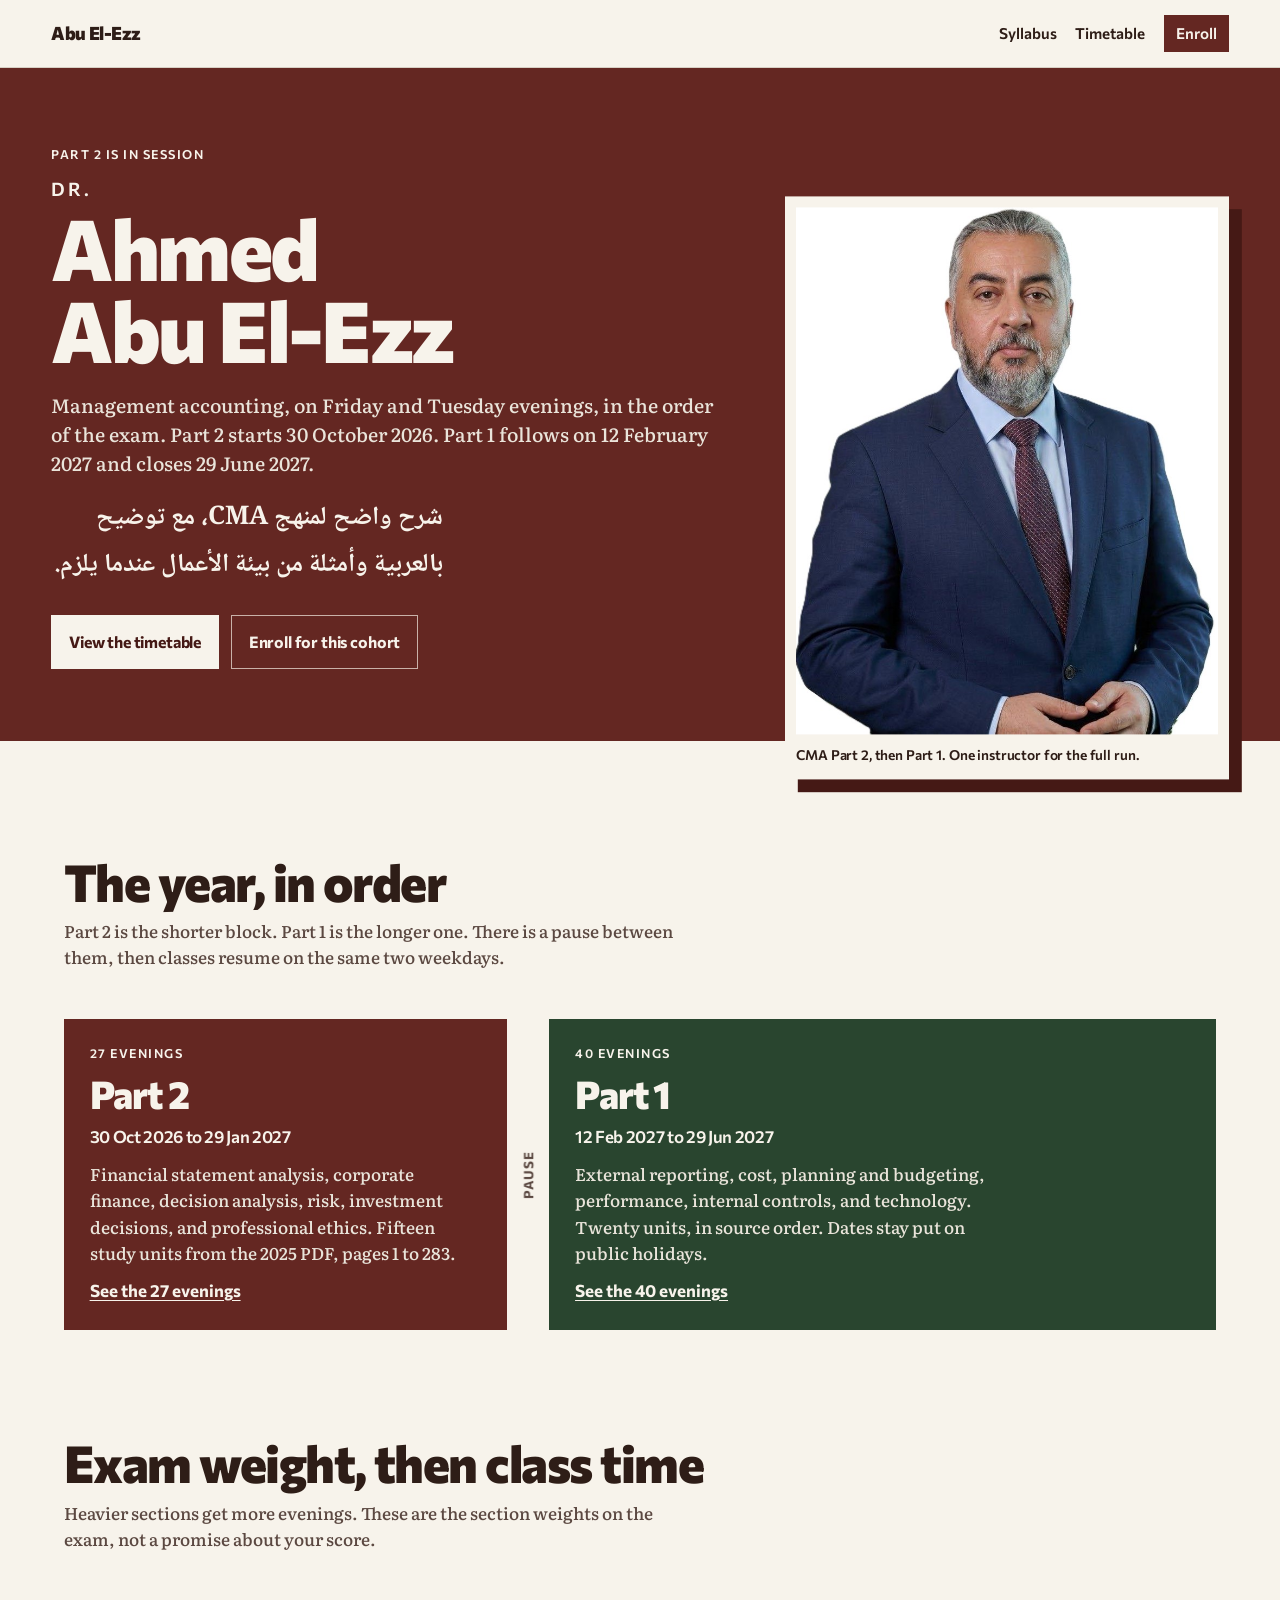
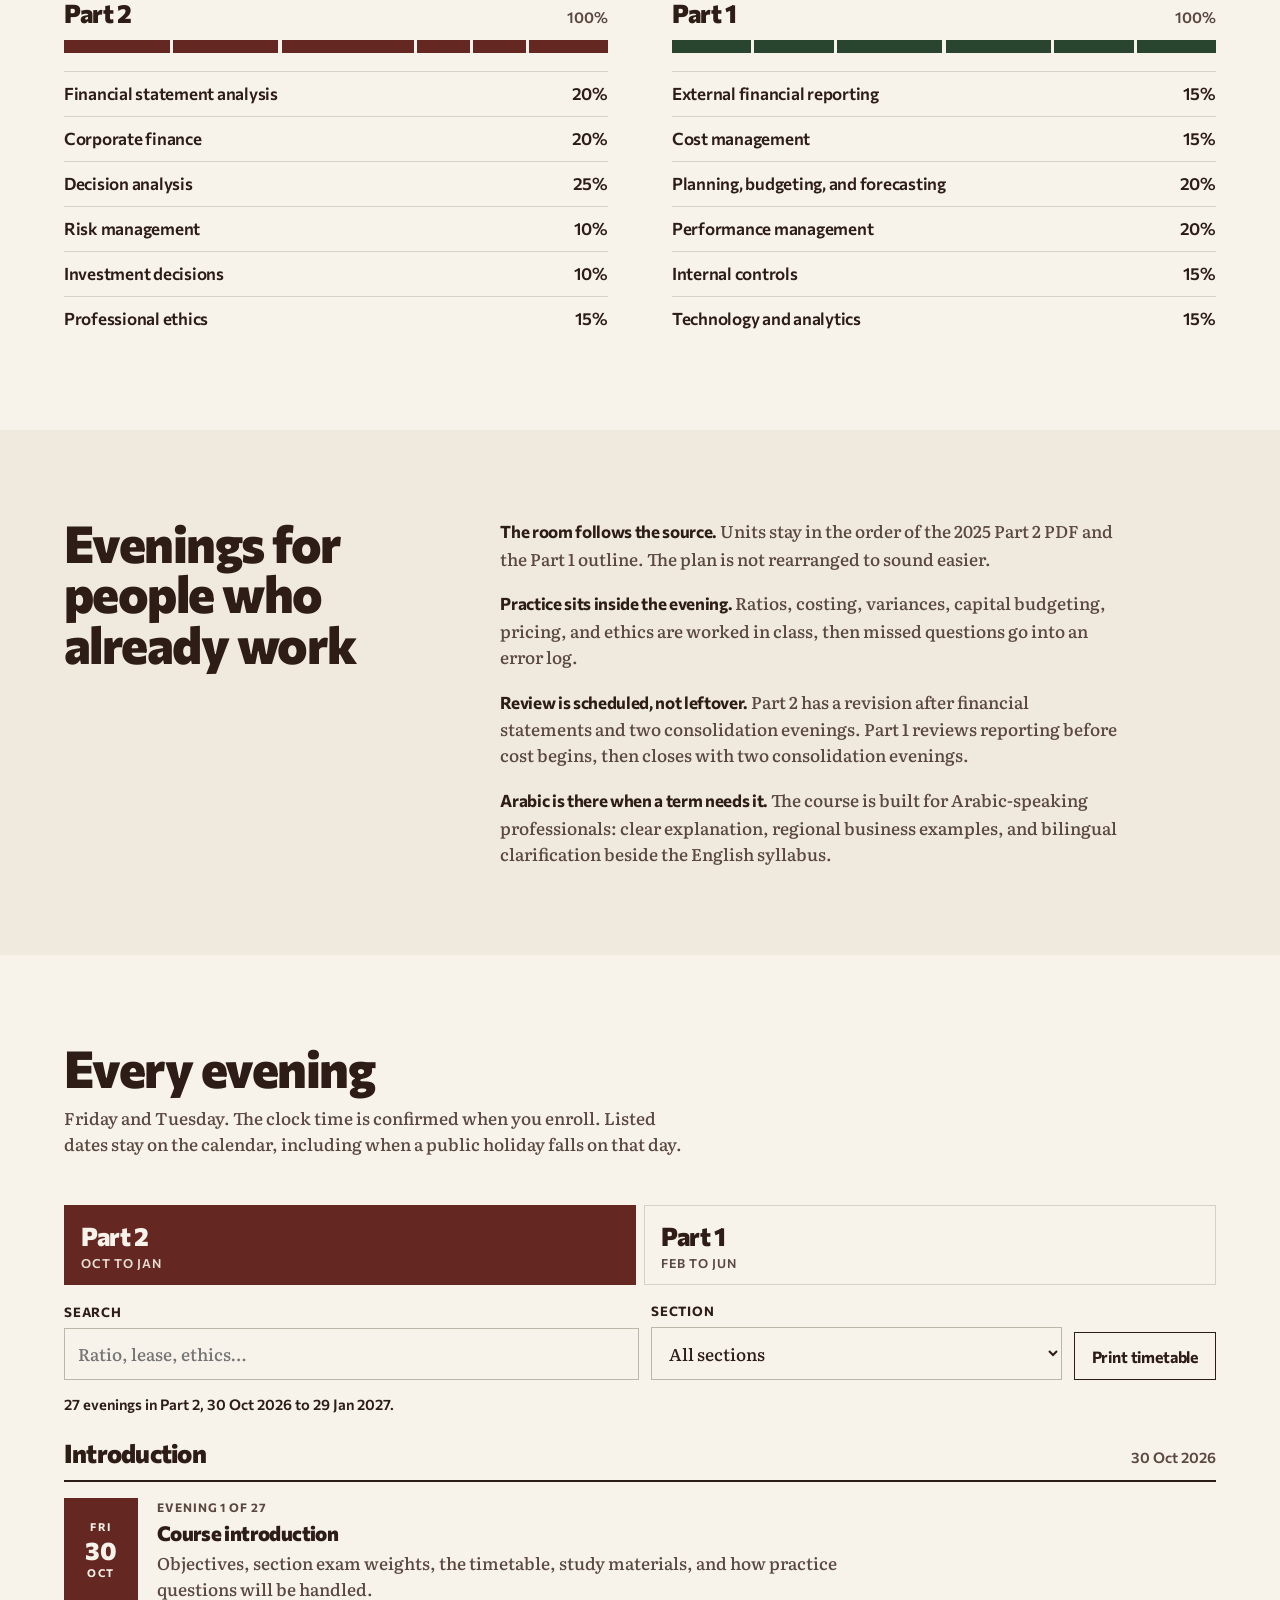
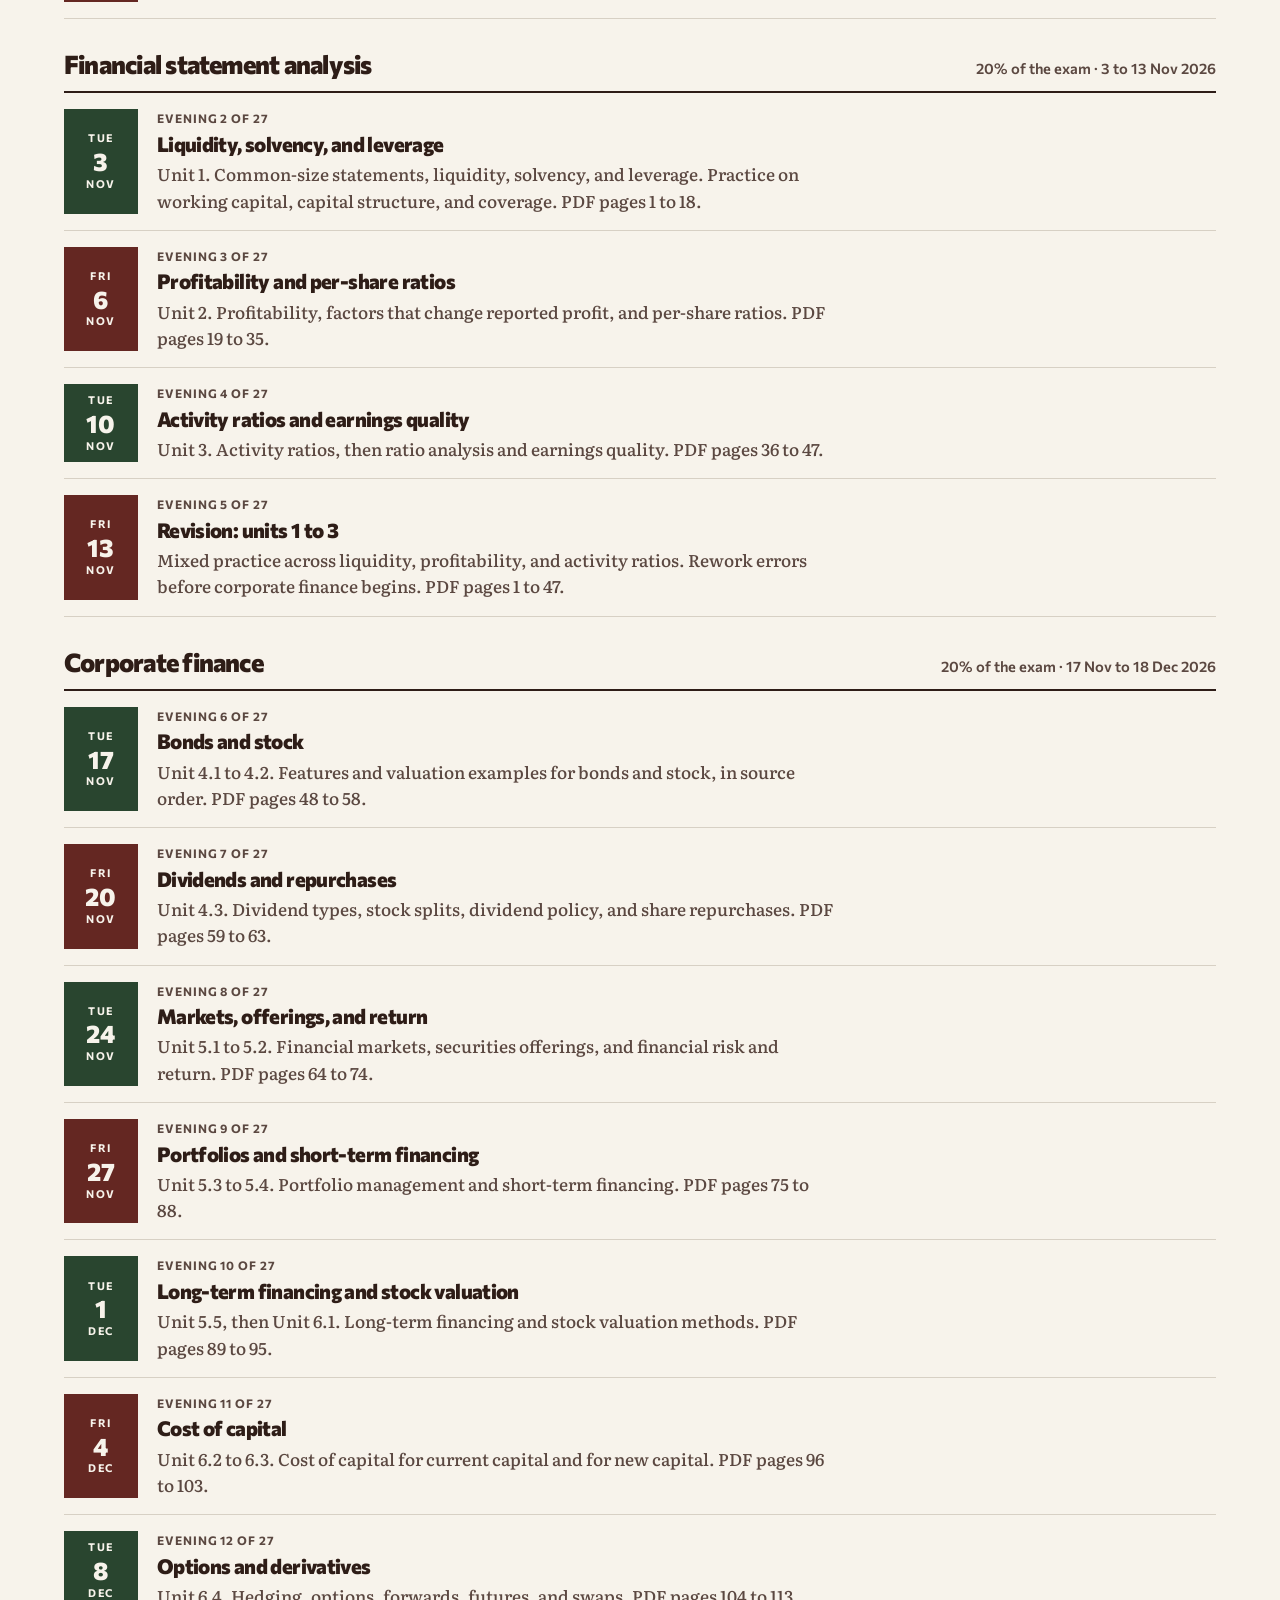
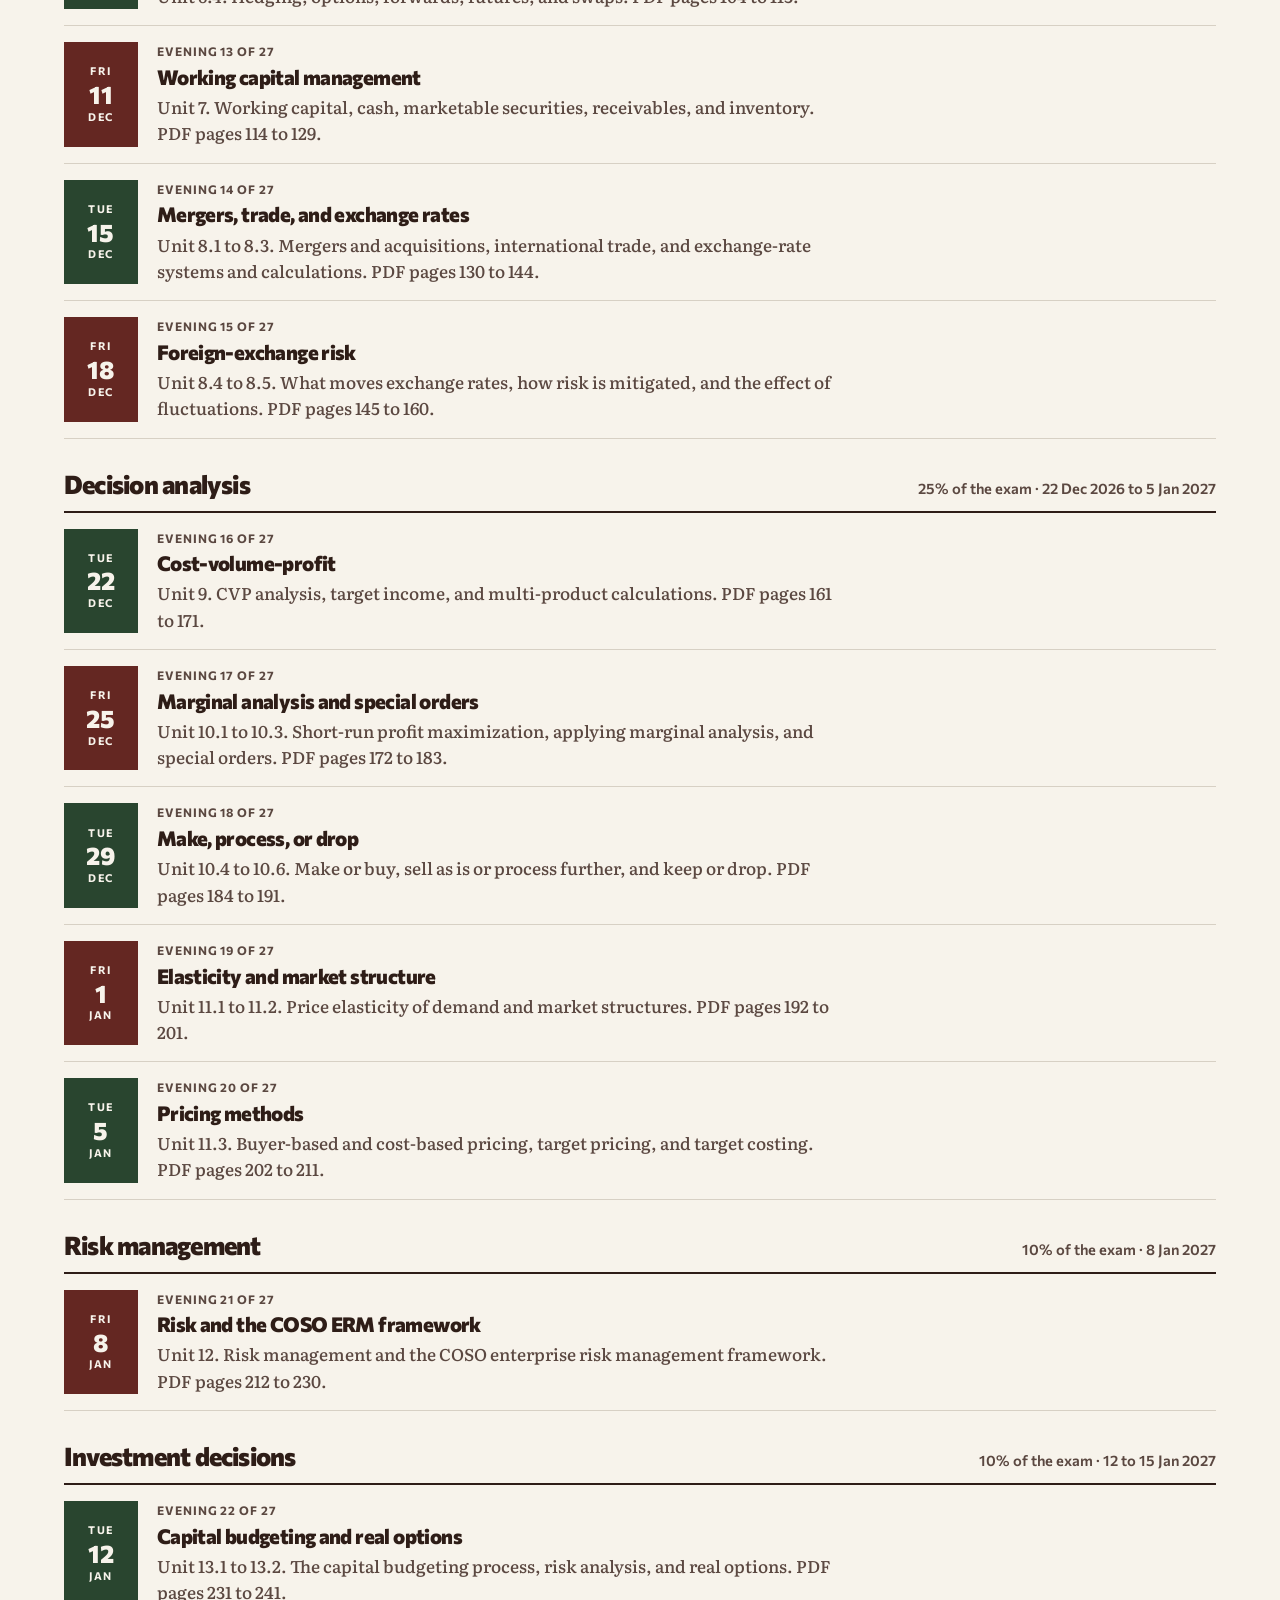
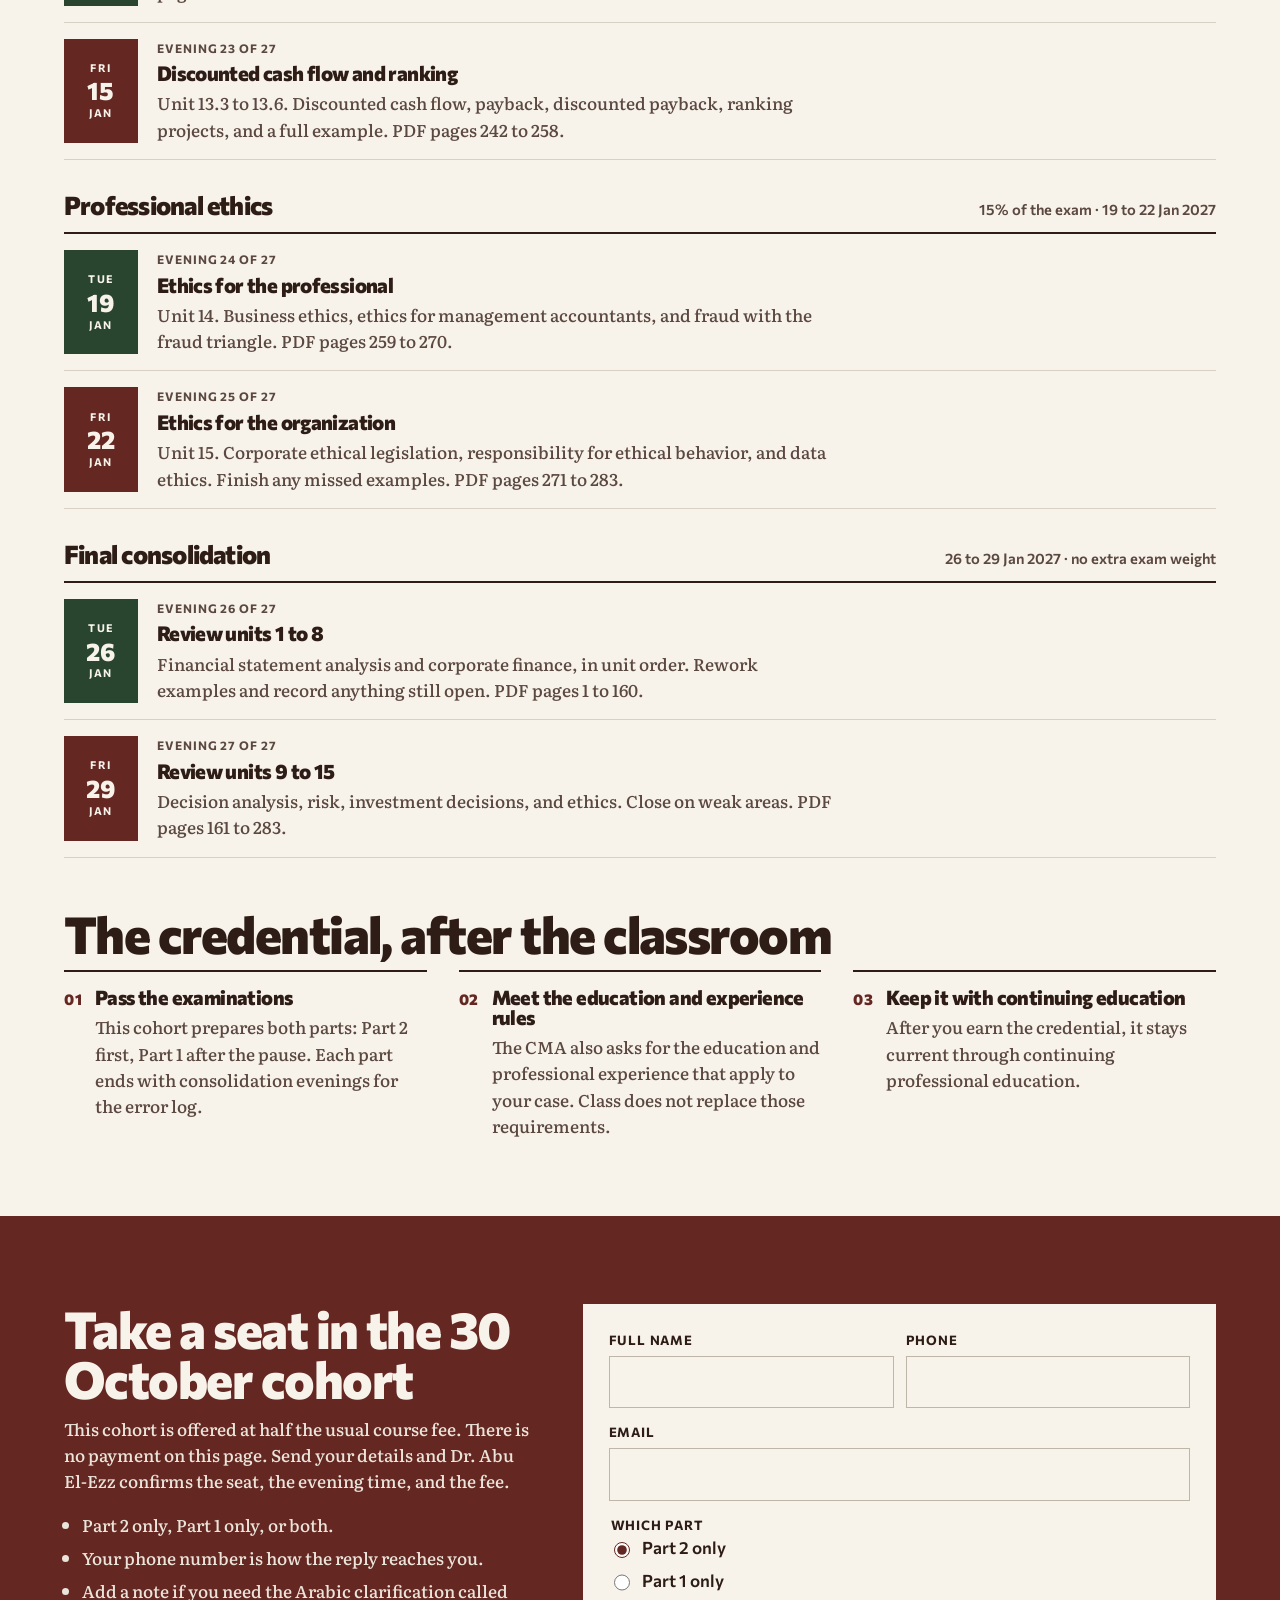
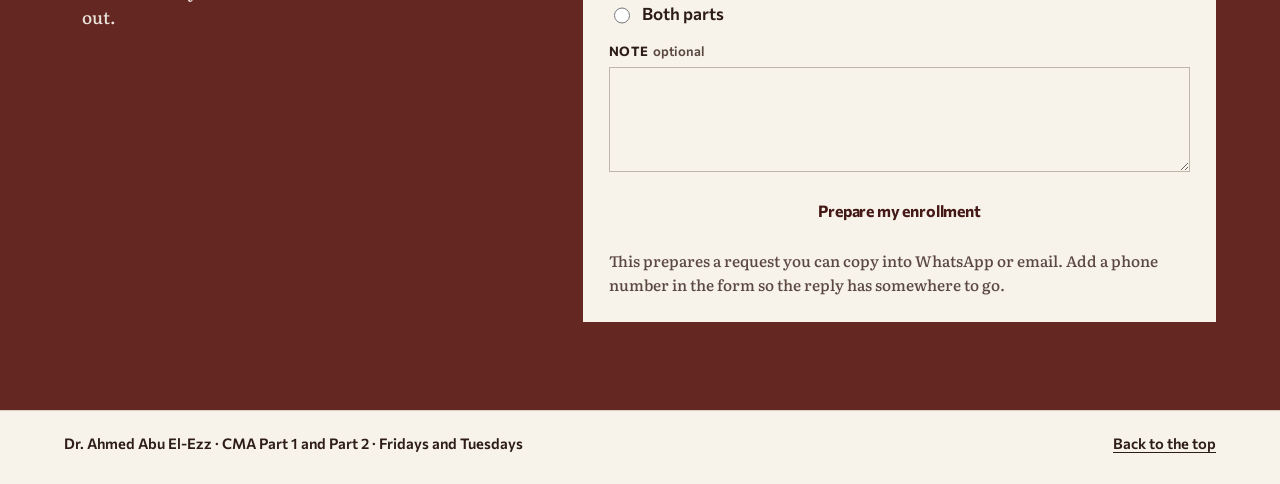
==== index.html @ 8d245b48 "first commit" ====
<!DOCTYPE html>
<html lang="en">
<head>
  <meta charset="UTF-8">
  <meta name="viewport" content="width=device-width, initial-scale=1">
  <title>Dr. Ahmed Abu El-Ezz · CMA Part 1 and Part 2</title>
  <meta name="description" content="CMA Part 2 opens 30 October 2026 and Part 1 runs from 12 February to 29 June 2027. Friday and Tuesday classes with Dr. Ahmed Abu El-Ezz, taught in syllabus order for Arabic-speaking professionals.">
  <meta name="theme-color" content="#6d2a32">
  <link rel="icon" href="favicon.svg" type="image/svg+xml">
  <link rel="preconnect" href="https://fonts.googleapis.com">
  <link rel="preconnect" href="https://fonts.gstatic.com" crossorigin>
  <link href="https://fonts.googleapis.com/css2?family=Commissioner:wght@500;600;700;800&family=Literata:opsz,wght@7..72,500;7..72,650&family=Noto+Naskh+Arabic:wght@500;700&display=swap" rel="stylesheet">
  <link rel="stylesheet" href="styles.css">
</head>
<body>
  <a class="skip" href="#timetable">Skip to the timetable</a>

  <header class="nav">
    <a class="brand" href="#top">Abu El-Ezz</a>
    <nav aria-label="Page">
      <a href="#syllabus">Syllabus</a>
      <a href="#timetable">Timetable</a>
      <a class="nav-enroll" href="#enroll">Enroll</a>
    </nav>
  </header>

  <main id="top">
    <section class="hero" aria-labelledby="hero-title">
      <div class="hero-grid">
        <div class="hero-copy">
          <p class="kicker" id="countdown">CMA Part 1 and Part 2</p>
          <h1 id="hero-title"><span class="honor">Dr.</span> Ahmed<br> Abu El-Ezz</h1>
          <p class="lede">Management accounting, on Friday and Tuesday evenings, in the order of the exam. Part 2 starts 30 October 2026. Part 1 follows on 12 February 2027 and closes 29 June 2027.</p>
          <p class="arabic" lang="ar" dir="rtl">شرح واضح لمنهج CMA، مع توضيح بالعربية وأمثلة من بيئة الأعمال عندما يلزم.</p>
          <div class="actions">
            <a class="btn btn-paper" href="#timetable">View the timetable</a>
            <a class="btn btn-ghost" href="#enroll">Enroll for this cohort</a>
          </div>
        </div>
        <figure class="hero-photo">
          <img src="teacher_abuelezz.jpg" width="785" height="972" alt="Dr. Ahmed Abu El-Ezz in a navy suit, studio portrait.">
          <figcaption>CMA Part 2, then Part 1. One instructor for the full run.</figcaption>
        </figure>
      </div>
    </section>

    <section class="year" aria-labelledby="year-title">
      <div class="wrap">
        <div class="section-head">
          <h2 id="year-title">The year, in order</h2>
          <p>Part 2 is the shorter block. Part 1 is the longer one. There is a pause between them, then classes resume on the same two weekdays.</p>
        </div>
        <div class="year-track">
          <article class="block block-p2">
            <p class="block-kicker">27 evenings</p>
            <h3>Part 2</h3>
            <p class="block-when">30 Oct 2026 to 29 Jan 2027</p>
            <p>Financial statement analysis, corporate finance, decision analysis, risk, investment decisions, and professional ethics. Fifteen study units from the 2025 PDF, pages 1 to 283.</p>
            <a href="#timetable" data-open-part="p2">See the 27 evenings</a>
          </article>
          <p class="resume">Pause</p>
          <article class="block block-p1">
            <p class="block-kicker">40 evenings</p>
            <h3>Part 1</h3>
            <p class="block-when">12 Feb 2027 to 29 Jun 2027</p>
            <p>External reporting, cost, planning and budgeting, performance, internal controls, and technology. Twenty units, in source order. Dates stay put on public holidays.</p>
            <a href="#timetable" data-open-part="p1">See the 40 evenings</a>
          </article>
        </div>
      </div>
    </section>

    <section class="syllabus" id="syllabus" aria-labelledby="syllabus-title">
      <div class="wrap syllabus-grid">
        <div class="section-head">
          <h2 id="syllabus-title">Exam weight, then class time</h2>
          <p>Heavier sections get more evenings. These are the section weights on the exam, not a promise about your score.</p>
        </div>
        <div class="maps">
          <article class="map">
            <h3>Part 2 <span>100%</span></h3>
            <div class="bar" role="img" aria-label="Part 2 weights: financial statement analysis 20 percent, corporate finance 20 percent, decision analysis 25 percent, risk management 10 percent, investment decisions 10 percent, professional ethics 15 percent.">
              <span style="flex:20"></span>
              <span style="flex:20"></span>
              <span style="flex:25"></span>
              <span style="flex:10"></span>
              <span style="flex:10"></span>
              <span style="flex:15"></span>
            </div>
            <dl>
              <div><dt>Financial statement analysis</dt><dd>20%</dd></div>
              <div><dt>Corporate finance</dt><dd>20%</dd></div>
              <div><dt>Decision analysis</dt><dd>25%</dd></div>
              <div><dt>Risk management</dt><dd>10%</dd></div>
              <div><dt>Investment decisions</dt><dd>10%</dd></div>
              <div><dt>Professional ethics</dt><dd>15%</dd></div>
            </dl>
          </article>
          <article class="map">
            <h3>Part 1 <span>100%</span></h3>
            <div class="bar bar-p1" role="img" aria-label="Part 1 weights: external financial reporting 15 percent, cost management 15 percent, planning budgeting and forecasting 20 percent, performance management 20 percent, internal controls 15 percent, technology and analytics 15 percent.">
              <span style="flex:15"></span>
              <span style="flex:15"></span>
              <span style="flex:20"></span>
              <span style="flex:20"></span>
              <span style="flex:15"></span>
              <span style="flex:15"></span>
            </div>
            <dl>
              <div><dt>External financial reporting</dt><dd>15%</dd></div>
              <div><dt>Cost management</dt><dd>15%</dd></div>
              <div><dt>Planning, budgeting, and forecasting</dt><dd>20%</dd></div>
              <div><dt>Performance management</dt><dd>20%</dd></div>
              <div><dt>Internal controls</dt><dd>15%</dd></div>
              <div><dt>Technology and analytics</dt><dd>15%</dd></div>
            </dl>
          </article>
        </div>
      </div>
    </section>

    <section class="method" aria-labelledby="method-title">
      <div class="wrap method-grid">
        <h2 id="method-title">Evenings for people who already work</h2>
        <div class="method-copy">
          <p><strong>The room follows the source.</strong> Units stay in the order of the 2025 Part 2 PDF and the Part 1 outline. The plan is not rearranged to sound easier.</p>
          <p><strong>Practice sits inside the evening.</strong> Ratios, costing, variances, capital budgeting, pricing, and ethics are worked in class, then missed questions go into an error log.</p>
          <p><strong>Review is scheduled, not leftover.</strong> Part 2 has a revision after financial statements and two consolidation evenings. Part 1 reviews reporting before cost begins, then closes with two consolidation evenings.</p>
          <p><strong>Arabic is there when a term needs it.</strong> The course is built for Arabic-speaking professionals: clear explanation, regional business examples, and bilingual clarification beside the English syllabus.</p>
        </div>
      </div>
    </section>

    <section class="timetable" id="timetable" aria-labelledby="time-title">
      <div class="wrap">
        <div class="section-head">
          <h2 id="time-title">Every evening</h2>
          <p>Friday and Tuesday. The clock time is confirmed when you enroll. Listed dates stay on the calendar, including when a public holiday falls on that day.</p>
        </div>
        <div class="tools">
          <div class="part-switch" role="tablist" aria-label="Choose a part">
            <button type="button" id="tab-p2" role="tab" aria-selected="true" aria-controls="panel-p2">Part 2 <span>Oct to Jan</span></button>
            <button type="button" id="tab-p1" role="tab" aria-selected="false" aria-controls="panel-p1" tabindex="-1">Part 1 <span>Feb to Jun</span></button>
          </div>
          <div class="tool-row">
            <label class="field">
              <span>Search</span>
              <input id="session-search" type="search" placeholder="Ratio, lease, ethics…" autocomplete="off">
            </label>
            <label class="field">
              <span>Section</span>
              <select id="section-filter">
                <option value="all">All sections</option>
              </select>
            </label>
            <button type="button" class="btn btn-line" id="print-schedule">Print timetable</button>
          </div>
          <p class="result-count" id="result-count" aria-live="polite"></p>
        </div>
        <div id="schedule-root"></div>
        <noscript>
          <p class="noscript">Turn on JavaScript to open the evening-by-evening list. Part 2 runs from 30 October 2026 to 29 January 2027. Part 1 runs from 12 February 2027 to 29 June 2027.</p>
        </noscript>
      </div>
    </section>

    <section class="credential" aria-labelledby="cred-title">
      <div class="wrap">
        <h2 id="cred-title">The credential, after the classroom</h2>
        <ol class="steps">
          <li>
            <span>01</span>
            <div>
              <h3>Pass the examinations</h3>
              <p>This cohort prepares both parts: Part 2 first, Part 1 after the pause. Each part ends with consolidation evenings for the error log.</p>
            </div>
          </li>
          <li>
            <span>02</span>
            <div>
              <h3>Meet the education and experience rules</h3>
              <p>The CMA also asks for the education and professional experience that apply to your case. Class does not replace those requirements.</p>
            </div>
          </li>
          <li>
            <span>03</span>
            <div>
              <h3>Keep it with continuing education</h3>
              <p>After you earn the credential, it stays current through continuing professional education.</p>
            </div>
          </li>
        </ol>
      </div>
    </section>

    <section class="enroll" id="enroll" aria-labelledby="enroll-title">
      <div class="wrap enroll-grid">
        <div class="enroll-copy">
          <h2 id="enroll-title">Take a seat in the 30 October cohort</h2>
          <p>This cohort is offered at half the usual course fee. There is no payment on this page. Send your details and Dr. Abu El-Ezz confirms the seat, the evening time, and the fee.</p>
          <ul>
            <li>Part 2 only, Part 1 only, or both.</li>
            <li>Your phone number is how the reply reaches you.</li>
            <li>Add a note if you need the Arabic clarification called out.</li>
          </ul>
        </div>
        <form id="enroll-form" novalidate>
          <div class="form-row">
            <label class="field">
              <span>Full name</span>
              <input name="name" type="text" autocomplete="name" required>
            </label>
            <label class="field">
              <span>Phone</span>
              <input name="phone" type="tel" autocomplete="tel" inputmode="tel" required>
            </label>
          </div>
          <label class="field">
            <span>Email</span>
            <input name="email" type="email" autocomplete="email" required>
          </label>
          <fieldset>
            <legend>Which part</legend>
            <label class="choice"><input type="radio" name="part" value="Part 2 only, 30 Oct 2026 to 29 Jan 2027" required checked> Part 2 only</label>
            <label class="choice"><input type="radio" name="part" value="Part 1 only, 12 Feb 2027 to 29 Jun 2027"> Part 1 only</label>
            <label class="choice"><input type="radio" name="part" value="Both parts, 30 Oct 2026 to 29 Jun 2027"> Both parts</label>
          </fieldset>
          <label class="field">
            <span>Note <span class="optional">optional</span></span>
            <textarea name="note" rows="3" maxlength="600"></textarea>
          </label>
          <p class="form-error" id="form-error" role="alert" hidden></p>
          <button type="submit" class="btn btn-paper" id="enroll-submit">Prepare my enrollment</button>
          <p class="form-hint" id="form-hint"></p>
        </form>
        <div class="enroll-done" id="enroll-done" hidden>
          <h3>Your enrollment request is ready</h3>
          <p id="done-lead"></p>
          <textarea id="done-message" readonly rows="8"></textarea>
          <div class="actions">
            <button type="button" class="btn btn-paper" id="copy-request">Copy request</button>
            <button type="button" class="btn btn-ghost" id="edit-request">Edit details</button>
          </div>
        </div>
      </div>
    </section>
  </main>

  <footer class="footer">
    <div class="wrap footer-row">
      <p>Dr. Ahmed Abu El-Ezz · CMA Part 1 and Part 2 · Fridays and Tuesdays</p>
      <a href="#top">Back to the top</a>
    </div>
  </footer>

  <script src="app.js"></script>
</body>
</html>
---- styles.css ----
:root {
  --paper: oklch(0.965 0.012 85);
  --paper-2: oklch(0.935 0.016 82);
  --ink: oklch(0.25 0.03 40);
  --ink-soft: oklch(0.42 0.028 42);
  --oxblood: oklch(0.36 0.09 27);
  --oxblood-deep: oklch(0.28 0.07 27);
  --oxblood-mid: oklch(0.46 0.1 30);
  --olive: oklch(0.36 0.05 150);
  --olive-deep: oklch(0.3 0.045 150);
  --line: oklch(0.86 0.018 80);
  --on-ox: oklch(0.965 0.012 85);
  --danger: oklch(0.42 0.12 25);
  --gutter: clamp(1.15rem, 4vw, 4.25rem);
  --display: "Commissioner", "Arial Narrow", "Segoe UI", sans-serif;
  --text: "Literata", "Palatino Linotype", Palatino, serif;
  --arabic: "Noto Naskh Arabic", "Literata", serif;
  --ease: cubic-bezier(0.16, 1, 0.3, 1);
  --nav-h: 4.25rem;
}

*,
*::before,
*::after {
  box-sizing: border-box;
}

[hidden] {
  display: none !important;
}

html {
  scroll-behavior: smooth;
}

section[id],
.part-switch,
.field,
.group-head {
  scroll-margin-top: calc(var(--nav-h) + 0.75rem);
}

body {
  margin: 0;
  background: var(--paper);
  color: var(--ink);
  font-family: var(--text);
  font-size: 1.0625rem;
  line-height: 1.55;
  font-weight: 500;
}

img {
  max-width: 100%;
  height: auto;
  display: block;
}

h1, h2, h3, h4 {
  font-family: var(--display);
  font-weight: 800;
  letter-spacing: -0.03em;
  line-height: 0.98;
}

h2 {
  font-size: clamp(2.1rem, 4vw, 3.4rem);
  margin: 0 0 0.7rem;
}

h3 {
  font-size: clamp(1.55rem, 2vw, 2rem);
  margin: 0;
}

p {
  margin: 0;
}

a {
  color: inherit;
}

:focus-visible {
  outline: 2px solid currentColor;
  outline-offset: 3px;
}

.skip {
  position: absolute;
  left: 1rem;
  top: -4rem;
  background: var(--ink);
  color: var(--paper);
  padding: 0.6rem 0.9rem;
  z-index: 20;
}

.skip:focus {
  top: 0.6rem;
}

.nav {
  position: sticky;
  top: 0;
  z-index: 10;
  display: flex;
  align-items: center;
  justify-content: space-between;
  gap: 1rem;
  min-height: var(--nav-h);
  padding: 0.7rem var(--gutter);
  background: var(--paper);
  border-bottom: 1px solid var(--line);
}

.brand {
  font-family: var(--display);
  font-weight: 800;
  letter-spacing: -0.03em;
  text-decoration: none;
  font-size: 1.15rem;
}

.nav nav {
  display: flex;
  align-items: center;
  gap: 1.15rem;
}

.nav nav a {
  font-family: var(--display);
  font-weight: 600;
  font-size: 0.95rem;
  text-decoration: none;
}

.nav-enroll {
  background: var(--oxblood);
  color: var(--on-ox);
  padding: 0.45rem 0.75rem;
}

.wrap {
  width: min(72rem, calc(100% - 2 * var(--gutter)));
  margin-inline: auto;
}

.section-head {
  max-width: 40rem;
  margin-bottom: clamp(1.75rem, 4vw, 3rem);
}

.section-head p,
.lede,
.method-copy p,
.enroll-copy p {
  max-width: 62ch;
  color: var(--ink-soft);
}

main {
  overflow-x: clip;
}

.hero {
  background: var(--oxblood);
  color: var(--on-ox);
}

.hero-grid {
  width: min(82rem, calc(100% - 2 * var(--gutter)));
  margin-inline: auto;
  display: grid;
  grid-template-columns: minmax(0, 1.2fr) minmax(16rem, 0.78fr);
  gap: clamp(1.5rem, 4vw, 4rem);
  align-items: end;
  padding-top: clamp(2.4rem, 6vw, 5rem);
}

.hero-copy {
  padding-bottom: clamp(2.4rem, 6vw, 4.5rem);
}

.kicker,
.honor,
.block-kicker {
  font-family: var(--display);
  font-weight: 600;
  letter-spacing: 0.12em;
  text-transform: uppercase;
  font-size: 0.78rem;
}

.kicker {
  margin-bottom: 1rem;
}

h1 {
  font-size: clamp(3.15rem, 6.6vw, 6.15rem);
  margin: 0 0 1.25rem;
}

.honor {
  display: block;
  margin-bottom: 0.45rem;
  font-size: 0.22em;
  letter-spacing: 0.16em;
}

.lede {
  font-size: clamp(1.12rem, 1.5vw, 1.28rem);
  line-height: 1.5;
  color: oklch(0.92 0.015 80);
  margin-bottom: 1.1rem;
}

.arabic {
  font-family: var(--arabic);
  font-size: clamp(1.25rem, 2vw, 1.6rem);
  font-weight: 700;
  line-height: 1.85;
  max-width: 28ch;
  margin-inline-start: auto;
  margin-bottom: 1.6rem;
  color: var(--on-ox);
}

.actions {
  display: flex;
  flex-wrap: wrap;
  gap: 0.75rem;
}

.btn {
  font-family: var(--display);
  font-weight: 700;
  font-size: 1rem;
  letter-spacing: -0.01em;
  text-decoration: none;
  border: 1px solid transparent;
  padding: 0.85rem 1.05rem;
  min-height: 2.9rem;
  display: inline-flex;
  align-items: center;
  justify-content: center;
  cursor: pointer;
  background: transparent;
  color: inherit;
}

.btn-paper {
  background: var(--paper);
  color: var(--oxblood-deep);
}

.btn-paper:hover {
  background: oklch(0.99 0.008 85);
}

.btn-ghost {
  border-color: oklch(0.78 0.03 40);
  color: var(--on-ox);
}

.btn-ghost:hover {
  background: oklch(0.42 0.09 27);
}

.btn-line {
  border-color: var(--ink);
  color: var(--ink);
  background: transparent;
  align-self: end;
}

.btn-line:hover {
  background: var(--ink);
  color: var(--paper);
}

.hero-photo {
  margin: 0;
  background: var(--paper);
  color: var(--ink);
  padding: 0.7rem 0.7rem 0.85rem;
  box-shadow: 0.8rem 0.8rem 0 var(--oxblood-deep);
  transform: translateY(2.4rem);
}

.hero-photo img {
  width: 100%;
  aspect-ratio: 4 / 5;
  object-fit: cover;
  object-position: center 18%;
}

.hero-photo figcaption {
  font-family: var(--display);
  font-size: 0.86rem;
  font-weight: 600;
  letter-spacing: -0.01em;
  padding-top: 0.65rem;
}

.year {
  padding: clamp(4.5rem, 9vw, 7.5rem) 0 clamp(3rem, 6vw, 5rem);
}

.year-track {
  display: grid;
  grid-template-columns: minmax(0, 91fr) auto minmax(0, 137fr);
  gap: 0.7rem;
  align-items: stretch;
}

.block {
  padding: clamp(1.2rem, 2vw, 1.7rem);
  color: var(--on-ox);
  display: flex;
  flex-direction: column;
  gap: 0.7rem;
  min-height: 16rem;
}

.block-p2 {
  background: var(--oxblood);
}

.block-p1 {
  background: var(--olive);
}

.block h3 {
  font-size: clamp(2rem, 3vw, 2.8rem);
}

.block-when {
  font-family: var(--display);
  font-weight: 600;
  letter-spacing: -0.02em;
}

.block p:last-of-type {
  color: oklch(0.92 0.015 85);
  max-width: 42ch;
}

.block a {
  margin-top: auto;
  font-family: var(--display);
  font-weight: 700;
  text-underline-offset: 0.2em;
}

.resume {
  writing-mode: vertical-rl;
  transform: rotate(180deg);
  display: grid;
  place-items: center;
  font-family: var(--display);
  font-weight: 700;
  font-size: 0.82rem;
  letter-spacing: 0.08em;
  text-transform: uppercase;
  color: var(--ink-soft);
  margin: 0;
}

.syllabus {
  padding: clamp(1rem, 3vw, 2rem) 0 clamp(3.5rem, 7vw, 6rem);
}

.maps {
  display: grid;
  grid-template-columns: 1fr 1fr;
  gap: clamp(2rem, 5vw, 4.5rem);
  align-items: start;
}

.map h3 {
  display: flex;
  justify-content: space-between;
  align-items: baseline;
  gap: 1rem;
  margin-bottom: 0.9rem;
}

.map h3 span {
  font-size: 0.95rem;
  letter-spacing: 0;
  font-weight: 600;
  color: var(--ink-soft);
}

.bar {
  display: flex;
  height: 0.85rem;
  gap: 0.2rem;
  margin-bottom: 1.1rem;
}

.bar span {
  background: var(--oxblood);
  min-width: 0.35rem;
}

.bar-p1 span {
  background: var(--olive);
}

.map dl {
  margin: 0;
}

.map dl div {
  display: grid;
  grid-template-columns: 1fr auto;
  gap: 1rem;
  padding: 0.55rem 0;
  border-top: 1px solid var(--line);
  font-family: var(--display);
  font-weight: 600;
  letter-spacing: -0.015em;
}

.map dd {
  margin: 0;
  font-variant-numeric: tabular-nums;
}

.method {
  background: var(--paper-2);
  padding: clamp(3.2rem, 7vw, 5.5rem) 0;
}

.method-grid {
  display: grid;
  grid-template-columns: minmax(12rem, 0.7fr) minmax(0, 1.3fr);
  gap: clamp(1.5rem, 4vw, 4rem);
  align-items: start;
}

.method-copy {
  display: grid;
  gap: 1.15rem;
}

.method-copy strong {
  font-family: var(--display);
  font-weight: 700;
  letter-spacing: -0.02em;
  color: var(--ink);
}

.timetable {
  padding: clamp(3.2rem, 7vw, 5.5rem) 0 clamp(2rem, 4vw, 3.5rem);
}

.tools {
  margin-bottom: 1.5rem;
}

.part-switch {
  display: grid;
  grid-template-columns: 1fr 1fr;
  gap: 0.5rem;
  margin-bottom: 1rem;
}

.part-switch button {
  text-align: left;
  font-family: var(--display);
  font-weight: 800;
  font-size: clamp(1.25rem, 2vw, 1.6rem);
  letter-spacing: -0.03em;
  background: transparent;
  color: var(--ink);
  border: 1px solid var(--line);
  padding: 0.85rem 1rem;
  cursor: pointer;
}

.part-switch button span {
  display: block;
  margin-top: 0.25rem;
  font-size: 0.78rem;
  font-weight: 600;
  letter-spacing: 0.08em;
  text-transform: uppercase;
  color: var(--ink-soft);
}

.part-switch button[aria-selected="true"] {
  background: var(--oxblood);
  border-color: var(--oxblood);
  color: var(--on-ox);
}

.part-switch button[aria-selected="true"] span {
  color: oklch(0.9 0.02 80);
}

.tool-row {
  display: grid;
  grid-template-columns: 1.4fr 1fr auto;
  gap: 0.75rem;
  align-items: end;
}

.field {
  display: grid;
  gap: 0.35rem;
}

.field > span,
fieldset legend {
  font-family: var(--display);
  font-size: 0.82rem;
  font-weight: 700;
  letter-spacing: 0.06em;
  text-transform: uppercase;
}

input,
select,
textarea {
  font: inherit;
  color: var(--ink);
  background: var(--paper);
  border: 1px solid oklch(0.78 0.02 75);
  padding: 0.75rem 0.8rem;
  width: 100%;
  border-radius: 0;
}

textarea {
  resize: vertical;
}

input[aria-invalid="true"],
textarea[aria-invalid="true"] {
  border-color: var(--danger);
}

.result-count {
  font-family: var(--display);
  font-size: 0.92rem;
  font-weight: 600;
  margin-top: 0.8rem;
  min-height: 1.3em;
}

.group + .group {
  margin-top: 2rem;
}

.group-head {
  display: flex;
  justify-content: space-between;
  gap: 1rem;
  align-items: baseline;
  padding-bottom: 0.7rem;
  border-bottom: 2px solid var(--ink);
}

.group-head p {
  font-family: var(--display);
  font-weight: 600;
  font-size: 0.92rem;
  color: var(--ink-soft);
  text-align: right;
}

.session {
  display: grid;
  grid-template-columns: 4.6rem 1fr;
  gap: 1rem 1.2rem;
  padding: 1rem 0;
  border-bottom: 1px solid var(--line);
}

.date-block {
  display: flex;
  flex-direction: column;
  align-items: center;
  justify-content: center;
  min-height: 4.6rem;
  color: var(--on-ox);
  font-family: var(--display);
}

.date-block.fri {
  background: var(--oxblood);
}

.date-block.tue {
  background: var(--olive);
}

.date-block .dow,
.date-block .mon {
  font-size: 0.68rem;
  font-weight: 700;
  letter-spacing: 0.12em;
  text-transform: uppercase;
}

.date-block .num {
  font-size: 1.55rem;
  font-weight: 800;
  line-height: 1;
  font-variant-numeric: tabular-nums;
  margin: 0.12rem 0;
}

.session-kicker {
  font-family: var(--display);
  font-size: 0.75rem;
  font-weight: 700;
  letter-spacing: 0.08em;
  text-transform: uppercase;
  color: var(--ink-soft);
  margin-bottom: 0.25rem;
}

.session h3 {
  font-size: clamp(1.15rem, 1.6vw, 1.4rem);
  line-height: 1.15;
  margin-bottom: 0.35rem;
}

.session p {
  max-width: 68ch;
  color: var(--ink-soft);
}

.empty {
  padding: 1.5rem 0 2rem;
  color: var(--ink-soft);
}

.credential {
  padding: 0 0 clamp(3rem, 6vw, 5rem);
}

.steps {
  list-style: none;
  margin: 0;
  padding: 0;
  display: grid;
  grid-template-columns: repeat(3, 1fr);
  gap: 1.5rem 2rem;
}

.steps li {
  display: grid;
  grid-template-columns: auto 1fr;
  gap: 0.8rem;
  align-items: start;
  padding-top: 1rem;
  border-top: 2px solid var(--ink);
}

.steps span {
  font-family: var(--display);
  font-weight: 800;
  font-size: 0.95rem;
  letter-spacing: 0.04em;
  color: var(--oxblood);
}

.steps h3 {
  font-size: 1.25rem;
  margin-bottom: 0.4rem;
}

.steps p {
  color: var(--ink-soft);
  max-width: 36ch;
}

.enroll {
  background: var(--oxblood);
  color: var(--on-ox);
  padding: clamp(3.2rem, 7vw, 5.5rem) 0;
}

.enroll-grid {
  display: grid;
  grid-template-columns: minmax(0, 0.85fr) minmax(0, 1.15fr);
  gap: clamp(1.5rem, 4vw, 4rem);
  align-items: start;
}

.enroll-copy p,
.enroll-copy li {
  color: oklch(0.92 0.015 80);
}

.enroll-copy ul {
  margin: 1.1rem 0 0;
  padding-left: 1.1rem;
  display: grid;
  gap: 0.4rem;
}

.enroll form,
.enroll-done {
  background: var(--paper);
  color: var(--ink);
  padding: clamp(1.1rem, 2vw, 1.6rem);
  display: grid;
  gap: 0.9rem;
}

.form-row {
  display: grid;
  grid-template-columns: 1fr 1fr;
  gap: 0.75rem;
}

fieldset {
  border: 0;
  margin: 0;
  padding: 0;
  display: grid;
  gap: 0.4rem;
}

.choice {
  display: flex;
  align-items: center;
  gap: 0.55rem;
  font-family: var(--display);
  font-weight: 600;
}

.choice input {
  width: 1.05rem;
  height: 1.05rem;
  accent-color: var(--oxblood);
}

.optional {
  font-weight: 600;
  letter-spacing: 0;
  text-transform: none;
  color: var(--ink-soft);
}

.form-error {
  color: var(--danger);
  font-family: var(--display);
  font-weight: 700;
}

.form-hint {
  color: var(--ink-soft);
  font-size: 0.95rem;
}

.enroll-done h3 {
  font-size: 1.6rem;
}

.enroll-done textarea {
  min-height: 11rem;
}

.footer {
  padding: 1.3rem 0 1.8rem;
  border-top: 1px solid var(--line);
}

.footer-row {
  display: flex;
  justify-content: space-between;
  gap: 1rem;
  align-items: baseline;
  font-family: var(--display);
  font-size: 0.92rem;
  font-weight: 600;
}

.footer a {
  text-underline-offset: 0.18em;
}

.noscript {
  margin-top: 1rem;
}

@media (prefers-reduced-motion: no-preference) {
  .hero-copy > * {
    animation: rise 0.85s var(--ease) both;
  }

  .hero-copy .lede { animation-delay: 0.06s; }
  .hero-copy .arabic { animation-delay: 0.12s; }
  .hero-copy .actions { animation-delay: 0.18s; }
}

@keyframes rise {
  from {
    opacity: 0;
    transform: translateY(14px);
  }
  to {
    opacity: 1;
    transform: none;
  }
}

@media (max-width: 960px) {
  .hero-grid,
  .year-track,
  .maps,
  .method-grid,
  .enroll-grid,
  .steps,
  .tool-row,
  .form-row {
    grid-template-columns: 1fr;
  }

  .hero-photo {
    transform: none;
    max-width: 26rem;
    box-shadow: 0.55rem 0.55rem 0 var(--oxblood-deep);
    margin-bottom: 2rem;
  }

  .resume {
    writing-mode: horizontal-tb;
    transform: none;
    min-height: 0;
    padding: 0.35rem 0;
    justify-content: start;
  }

  .year-track {
    gap: 0.35rem;
  }

  h1 {
    max-width: none;
  }

  .btn-line {
    justify-self: start;
  }
}

@media (max-width: 640px) {
  .nav {
    gap: 0.6rem;
    padding-inline: 0.9rem;
  }

  .nav nav {
    gap: 0.7rem;
  }

  .nav nav a {
    font-size: 0.86rem;
  }

  .part-switch {
    grid-template-columns: 1fr;
  }

  .group-head {
    flex-direction: column;
    align-items: flex-start;
  }

  .group-head p {
    text-align: left;
  }

  .footer-row {
    flex-direction: column;
  }
}

@media print {
  .nav,
  .hero,
  .year,
  .syllabus,
  .method,
  .credential,
  .enroll,
  .footer,
  .tools,
  .skip {
    display: none !important;
  }

  body {
    background: white;
    color: black;
  }

  .timetable {
    padding: 0;
  }

  .wrap {
    width: 100%;
  }

  .schedule-panel[hidden] {
    display: block !important;
  }

  .date-block {
    color: black;
    background: transparent !important;
    border: 1px solid black;
  }
}
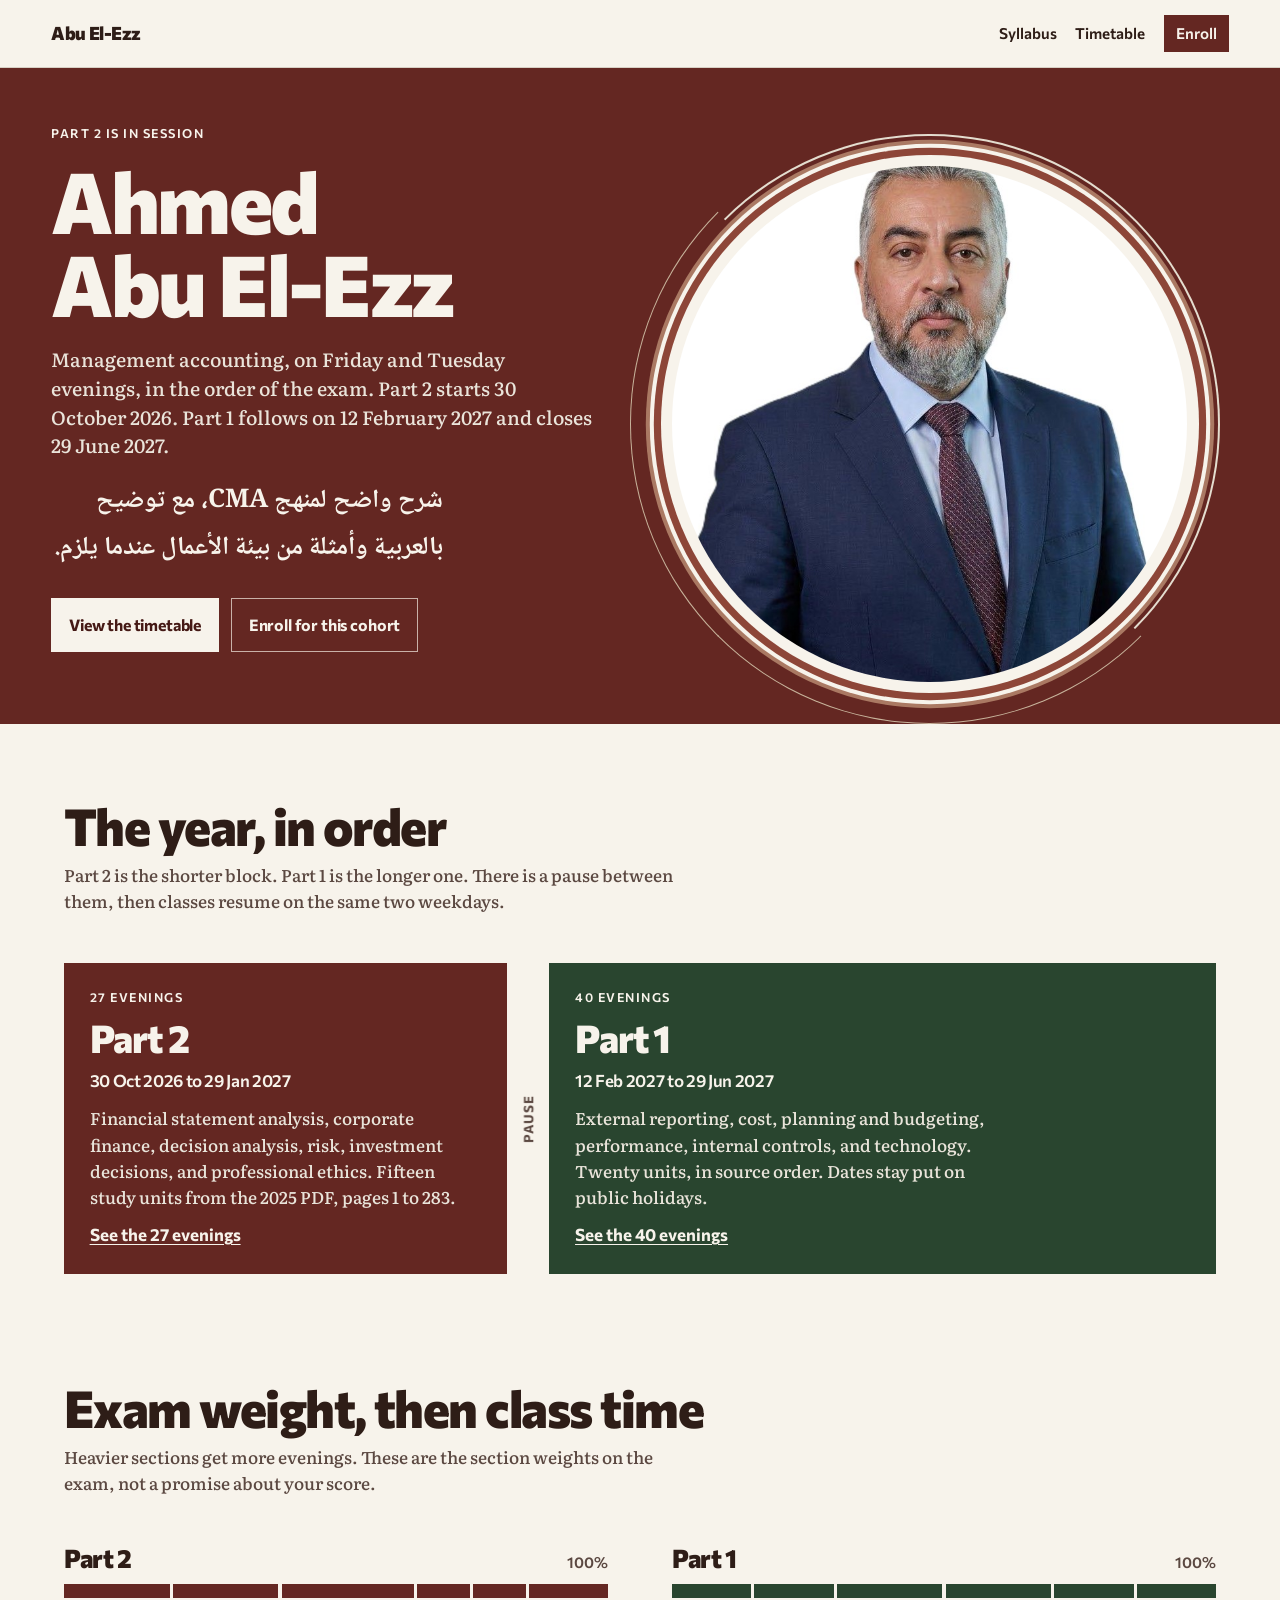
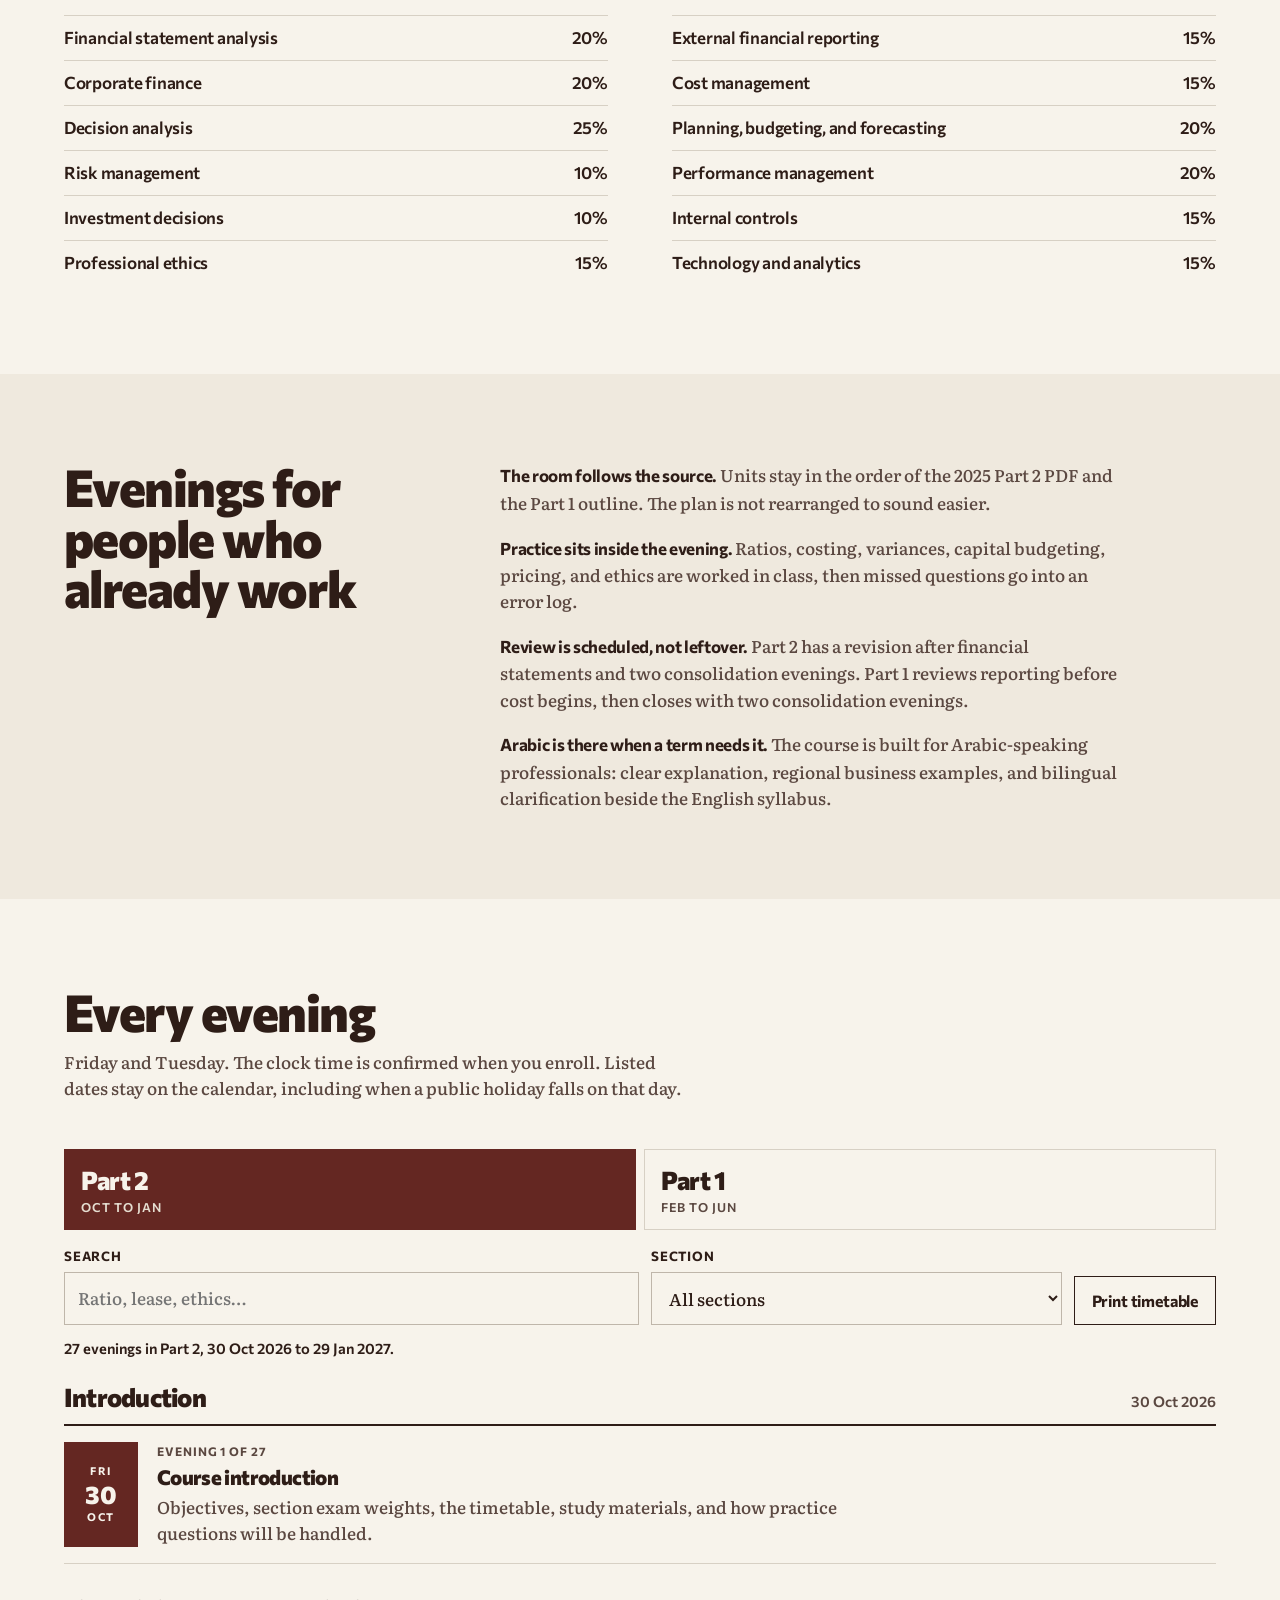
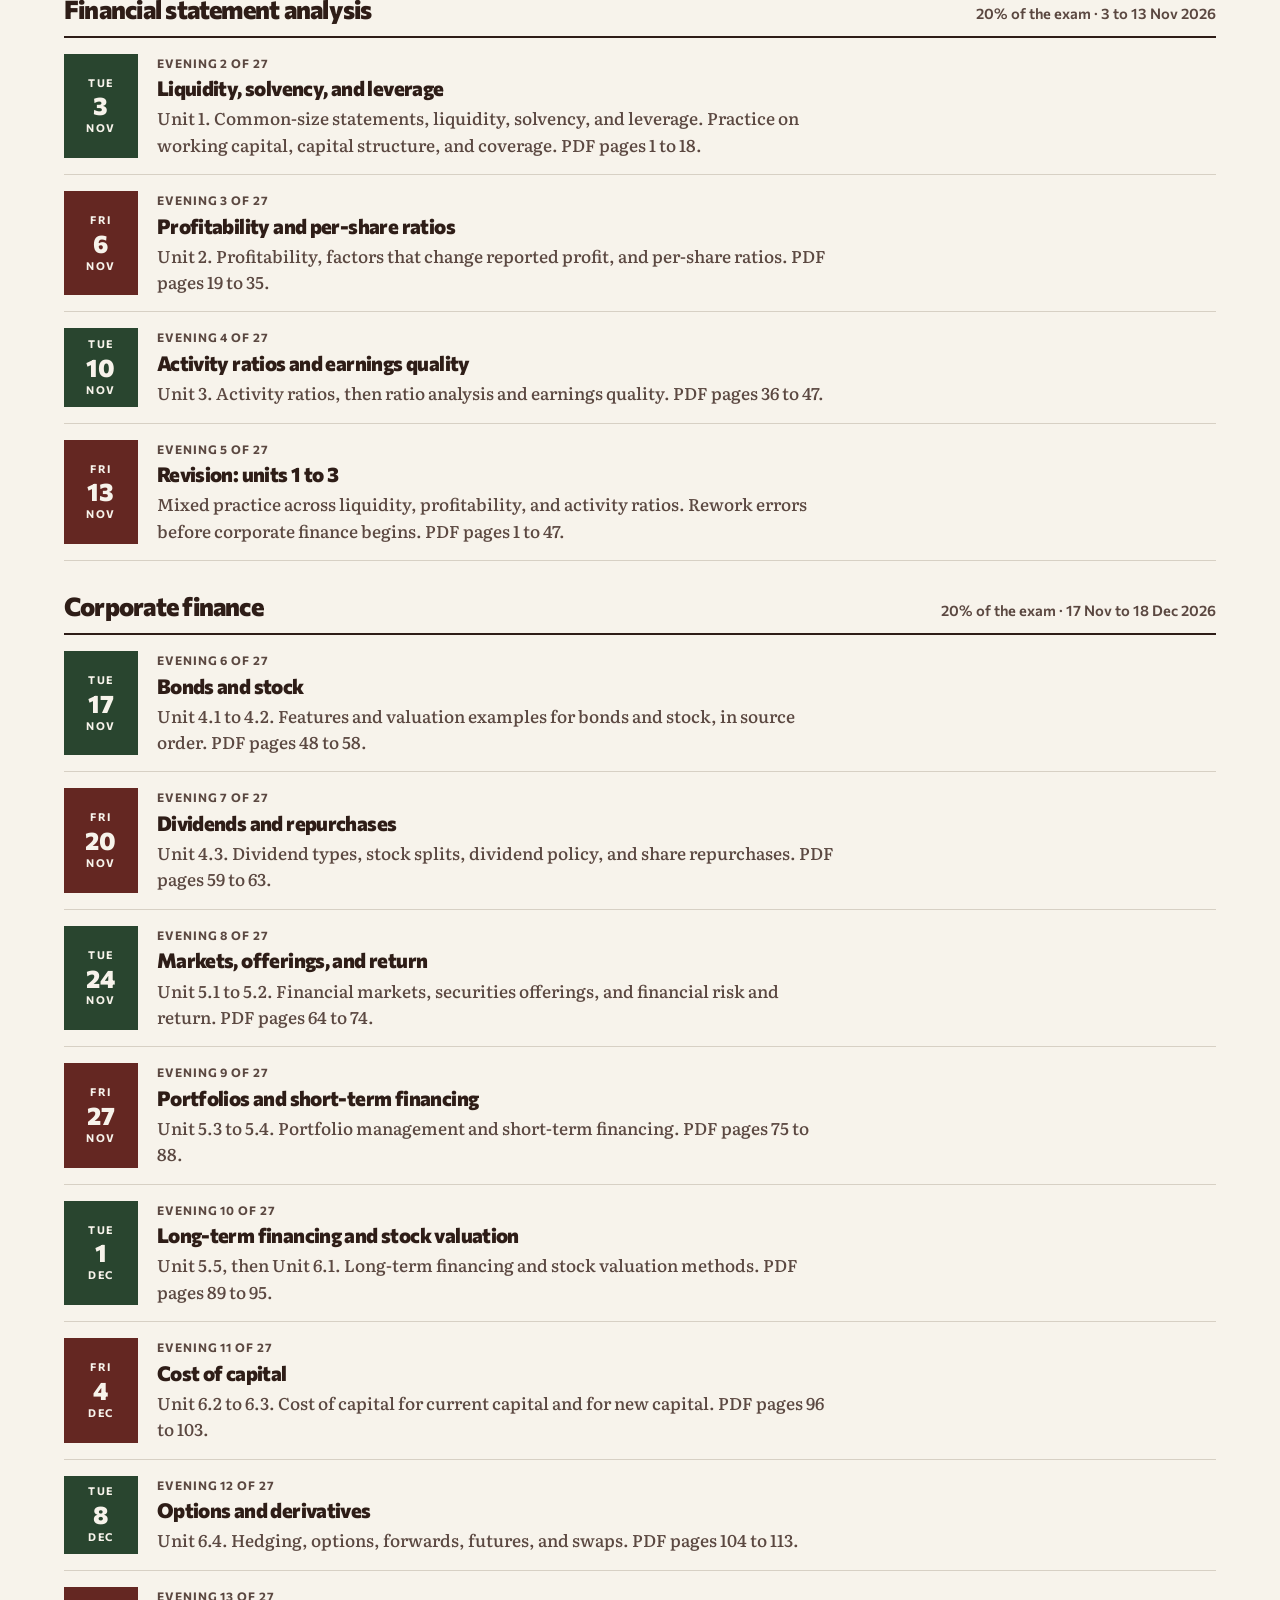
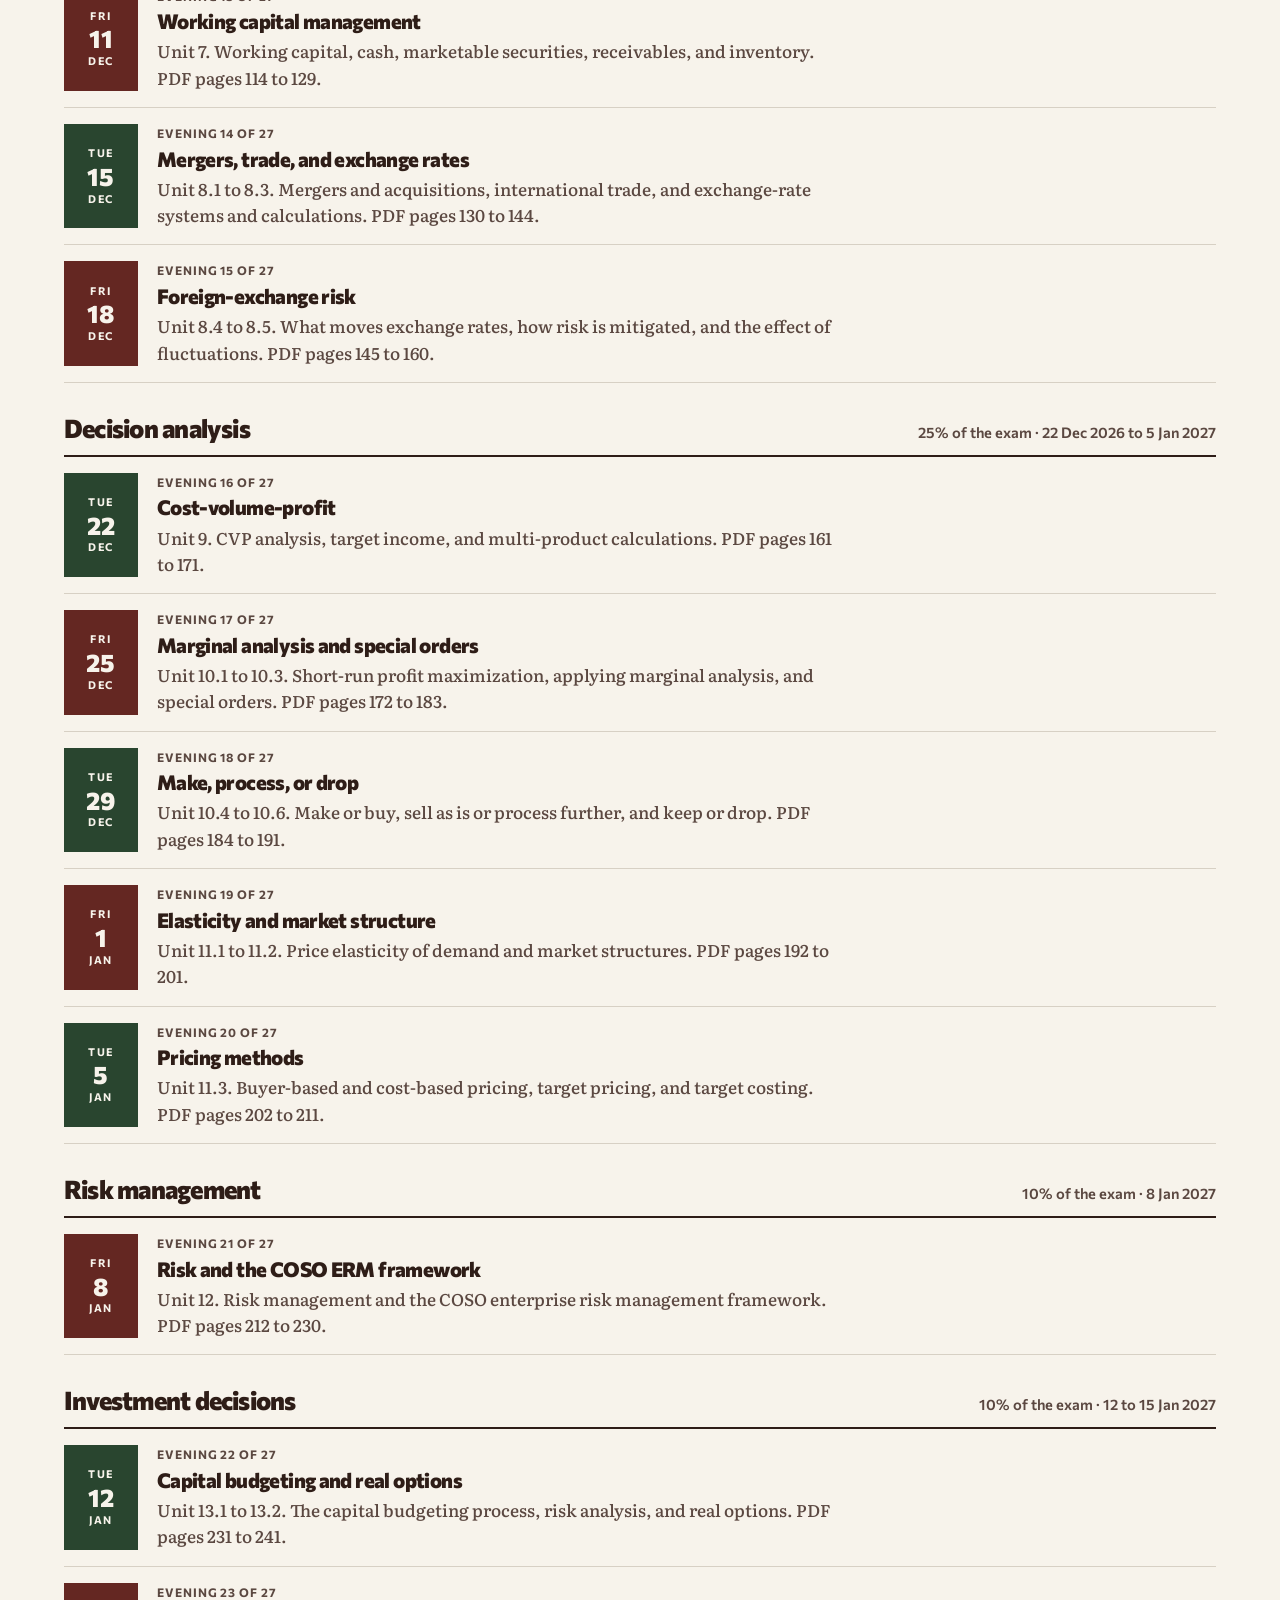
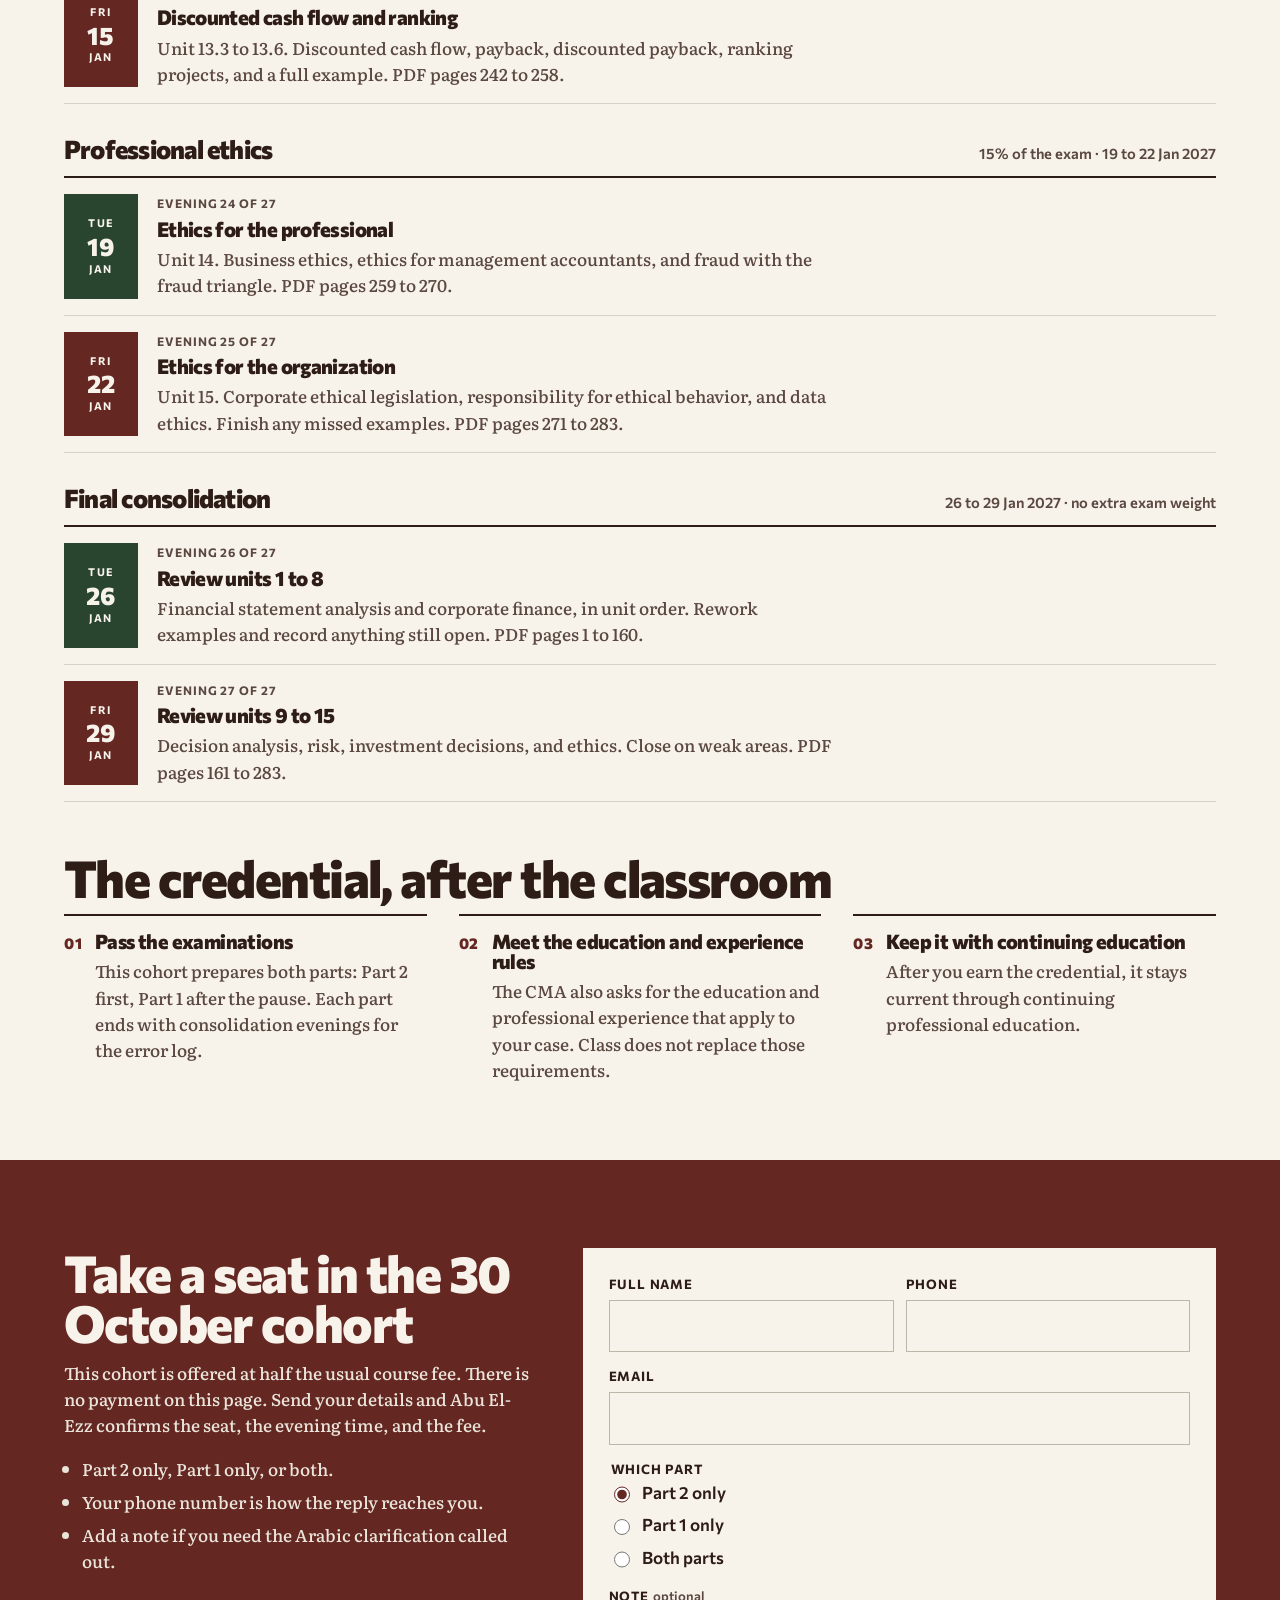
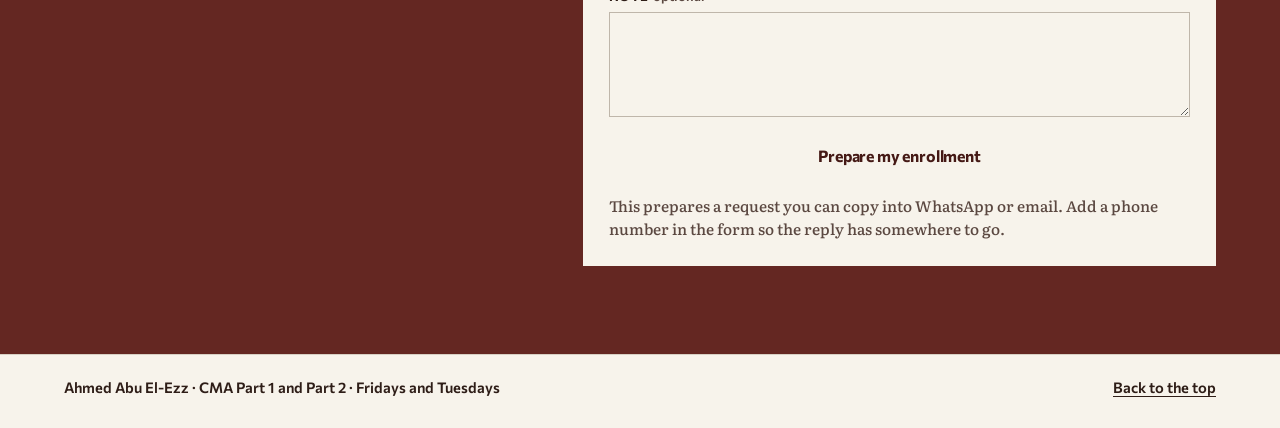
==== commit 58c153ef: "first commit" ====
--- a/index.html
+++ b/index.html
@@ -3,8 +3,8 @@
 <head>
   <meta charset="UTF-8">
   <meta name="viewport" content="width=device-width, initial-scale=1">
-  <title>Dr. Ahmed Abu El-Ezz · CMA Part 1 and Part 2</title>
-  <meta name="description" content="CMA Part 2 opens 30 October 2026 and Part 1 runs from 12 February to 29 June 2027. Friday and Tuesday classes with Dr. Ahmed Abu El-Ezz, taught in syllabus order for Arabic-speaking professionals.">
+  <title>Ahmed Abu El-Ezz · CMA Part 1 and Part 2</title>
+  <meta name="description" content="CMA Part 2 opens 30 October 2026 and Part 1 runs from 12 February to 29 June 2027. Friday and Tuesday classes with Ahmed Abu El-Ezz, taught in syllabus order for Arabic-speaking professionals.">
   <meta name="theme-color" content="#6d2a32">
   <link rel="icon" href="favicon.svg" type="image/svg+xml">
   <link rel="preconnect" href="https://fonts.googleapis.com">
@@ -29,7 +29,7 @@
       <div class="hero-grid">
         <div class="hero-copy">
           <p class="kicker" id="countdown">CMA Part 1 and Part 2</p>
-          <h1 id="hero-title"><span class="honor">Dr.</span> Ahmed<br> Abu El-Ezz</h1>
+          <h1 id="hero-title"><span class="honor"></span> Ahmed<br> Abu El-Ezz</h1>
           <p class="lede">Management accounting, on Friday and Tuesday evenings, in the order of the exam. Part 2 starts 30 October 2026. Part 1 follows on 12 February 2027 and closes 29 June 2027.</p>
           <p class="arabic" lang="ar" dir="rtl">شرح واضح لمنهج CMA، مع توضيح بالعربية وأمثلة من بيئة الأعمال عندما يلزم.</p>
           <div class="actions">
@@ -38,8 +38,8 @@
           </div>
         </div>
         <figure class="hero-photo">
-          <img src="teacher_abuelezz.jpg" width="785" height="972" alt="Dr. Ahmed Abu El-Ezz in a navy suit, studio portrait.">
-          <figcaption>CMA Part 2, then Part 1. One instructor for the full run.</figcaption>
+          <span class="orbit" aria-hidden="true"></span>
+          <img src="teacher_abuelezz.jpg" width="785" height="972" alt=" Ahmed Abu El-Ezz in a navy suit, studio portrait.">
         </figure>
       </div>
     </section>
@@ -197,7 +197,7 @@
       <div class="wrap enroll-grid">
         <div class="enroll-copy">
           <h2 id="enroll-title">Take a seat in the 30 October cohort</h2>
-          <p>This cohort is offered at half the usual course fee. There is no payment on this page. Send your details and Dr. Abu El-Ezz confirms the seat, the evening time, and the fee.</p>
+          <p>This cohort is offered at half the usual course fee. There is no payment on this page. Send your details and Abu El-Ezz confirms the seat, the evening time, and the fee.</p>
           <ul>
             <li>Part 2 only, Part 1 only, or both.</li>
             <li>Your phone number is how the reply reaches you.</li>
@@ -248,7 +248,7 @@
 
   <footer class="footer">
     <div class="wrap footer-row">
-      <p>Dr. Ahmed Abu El-Ezz · CMA Part 1 and Part 2 · Fridays and Tuesdays</p>
+      <p>Ahmed Abu El-Ezz · CMA Part 1 and Part 2 · Fridays and Tuesdays</p>
       <a href="#top">Back to the top</a>
     </div>
   </footer>
--- a/styles.css
+++ b/styles.css
@@ -169,13 +169,13 @@
 }
 
 .hero-grid {
-  width: min(82rem, calc(100% - 2 * var(--gutter)));
+  width: min(80rem, calc(100% - 2 * var(--gutter)));
   margin-inline: auto;
   display: grid;
-  grid-template-columns: minmax(0, 1.2fr) minmax(16rem, 0.78fr);
-  gap: clamp(1.5rem, 4vw, 4rem);
-  align-items: end;
-  padding-top: clamp(2.4rem, 6vw, 5rem);
+  grid-template-columns: minmax(0, 0.95fr) minmax(18rem, 1.05fr);
+  gap: clamp(1rem, 3vw, 2.5rem);
+  align-items: center;
+  padding-top: clamp(2rem, 5vw, 3.5rem);
 }
 
 .hero-copy {
@@ -280,31 +280,50 @@
 }
 
 .hero-photo {
-  margin: 0;
+  position: relative;
+  width: clamp(18rem, 42vw, 36rem);
+  aspect-ratio: 1;
+  margin: 0.6rem auto;
+  padding: 0.7rem;
+  border-radius: 50%;
   background: var(--paper);
-  color: var(--ink);
-  padding: 0.7rem 0.7rem 0.85rem;
-  box-shadow: 0.8rem 0.8rem 0 var(--oxblood-deep);
-  transform: translateY(2.4rem);
+  box-shadow:
+    0 0 0 0.45rem oklch(0.48 0.1 32),
+    0 0 0 0.7rem var(--paper),
+    0 0 0 0.95rem oklch(0.62 0.07 45);
+  justify-self: center;
 }
 
 .hero-photo img {
   width: 100%;
-  aspect-ratio: 4 / 5;
+  height: 100%;
+  border-radius: 50%;
   object-fit: cover;
-  object-position: center 18%;
-}
-
-.hero-photo figcaption {
-  font-family: var(--display);
-  font-size: 0.86rem;
-  font-weight: 600;
-  letter-spacing: -0.01em;
-  padding-top: 0.65rem;
+  object-position: center 16%;
+}
+
+.orbit {
+  position: absolute;
+  inset: -1.35rem;
+  border-radius: 50%;
+  border: 2px solid oklch(0.9 0.02 85);
+  border-left-color: transparent;
+  border-bottom-color: transparent;
+  pointer-events: none;
+}
+
+.orbit::after {
+  content: "";
+  position: absolute;
+  inset: -0.7rem;
+  border-radius: 50%;
+  border: 1px solid oklch(0.78 0.04 70);
+  border-right-color: transparent;
+  border-top-color: transparent;
 }
 
 .year {
-  padding: clamp(4.5rem, 9vw, 7.5rem) 0 clamp(3rem, 6vw, 5rem);
+  padding: clamp(3.2rem, 6vw, 5rem) 0 clamp(3rem, 6vw, 5rem);
 }
 
 .year-track {
@@ -799,6 +818,10 @@
   .hero-copy .lede { animation-delay: 0.06s; }
   .hero-copy .arabic { animation-delay: 0.12s; }
   .hero-copy .actions { animation-delay: 0.18s; }
+
+  .orbit {
+    animation: turn 28s linear infinite;
+  }
 }
 
 @keyframes rise {
@@ -810,6 +833,10 @@
     opacity: 1;
     transform: none;
   }
+}
+
+@keyframes turn {
+  to { transform: rotate(360deg); }
 }
 
 @media (max-width: 960px) {
@@ -825,10 +852,13 @@
   }
 
   .hero-photo {
-    transform: none;
-    max-width: 26rem;
-    box-shadow: 0.55rem 0.55rem 0 var(--oxblood-deep);
-    margin-bottom: 2rem;
+    width: min(18rem, 78%);
+    order: -1;
+    margin: 0 auto 1.25rem;
+  }
+
+  .orbit {
+    inset: -0.85rem;
   }
 
   .resume {
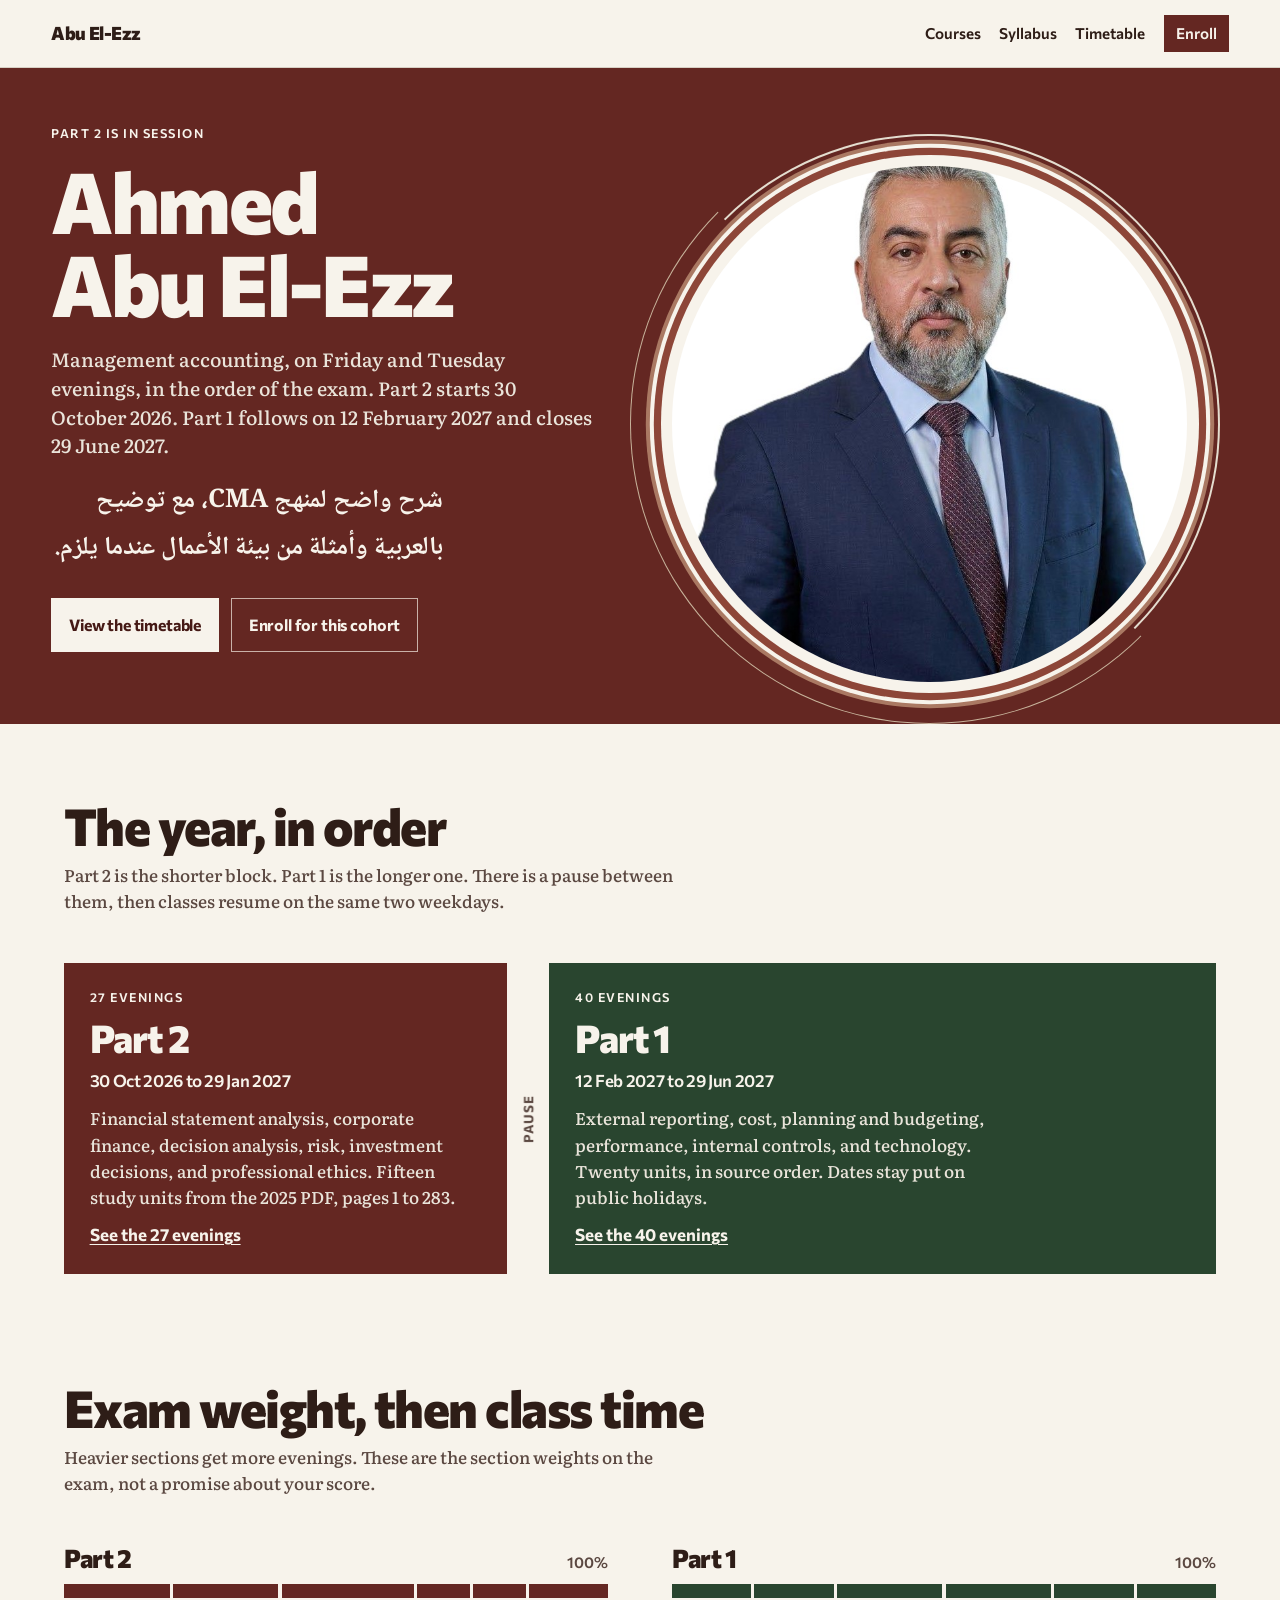
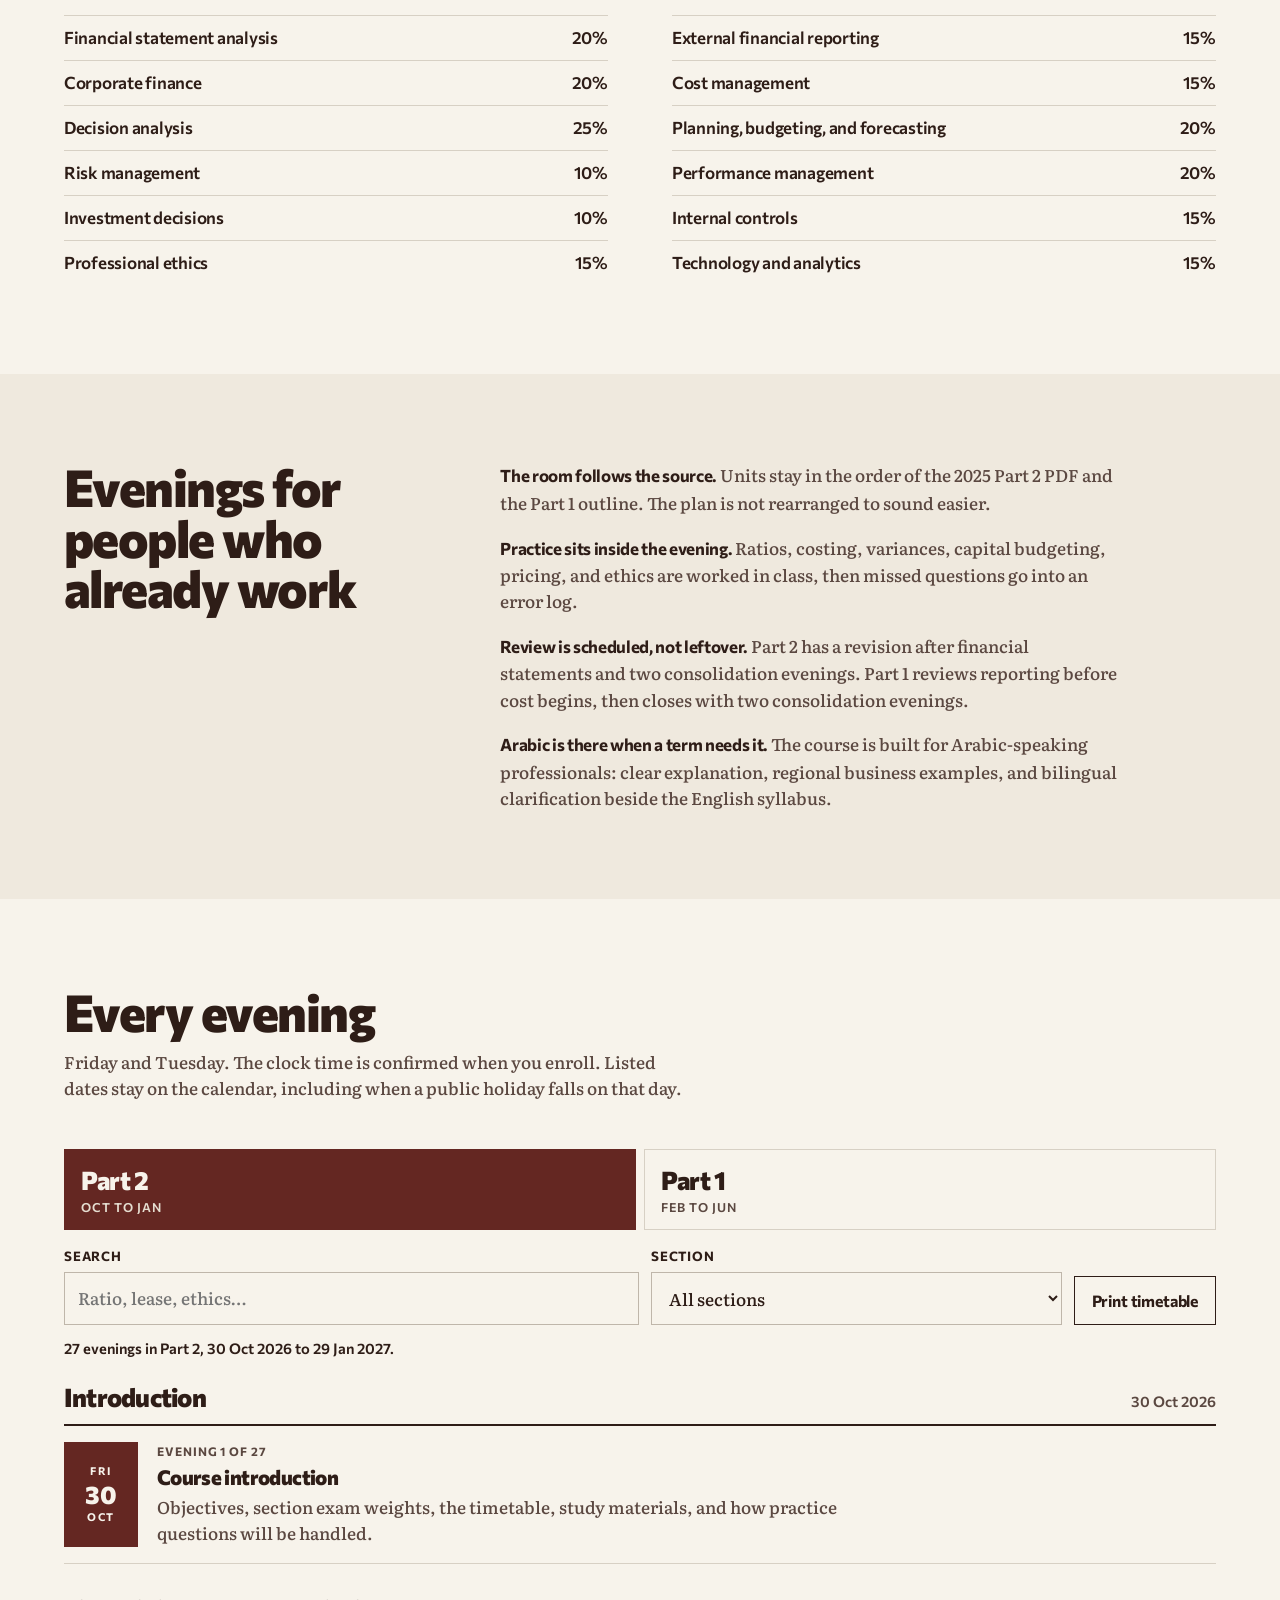
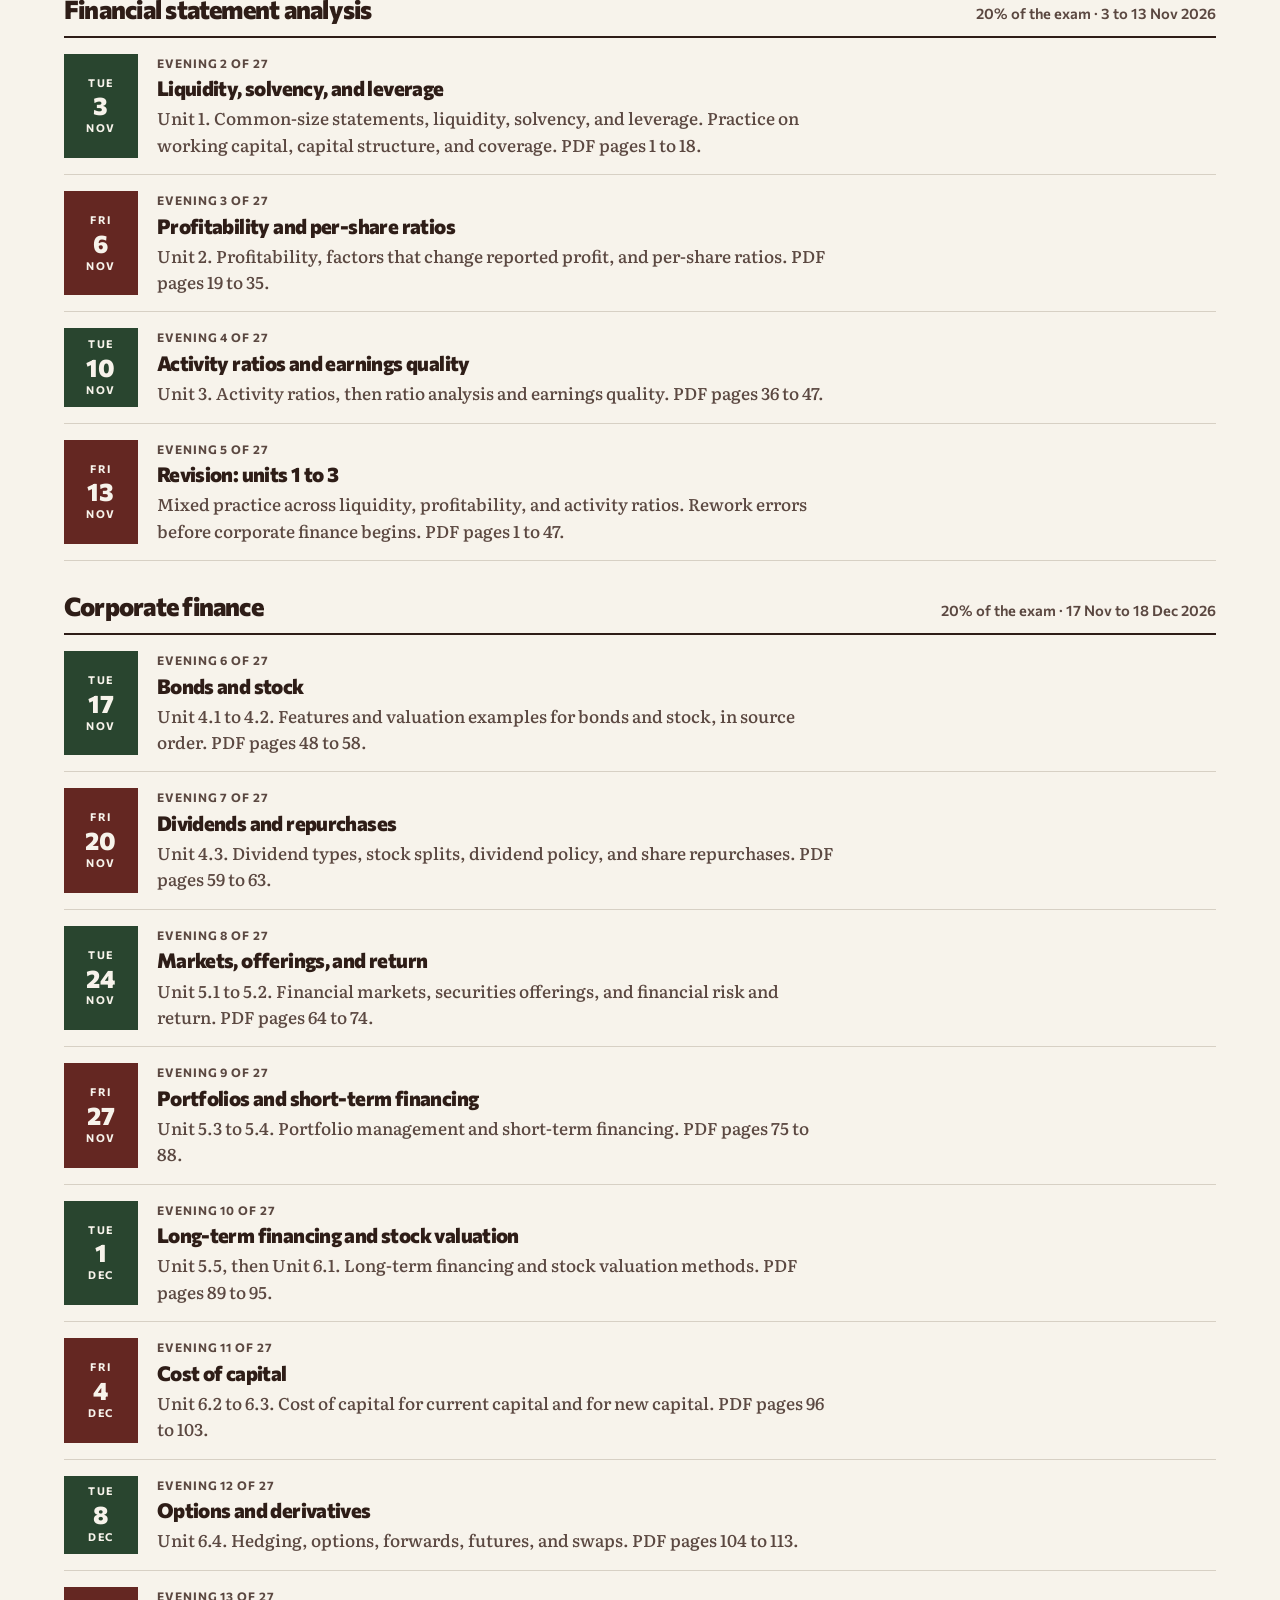
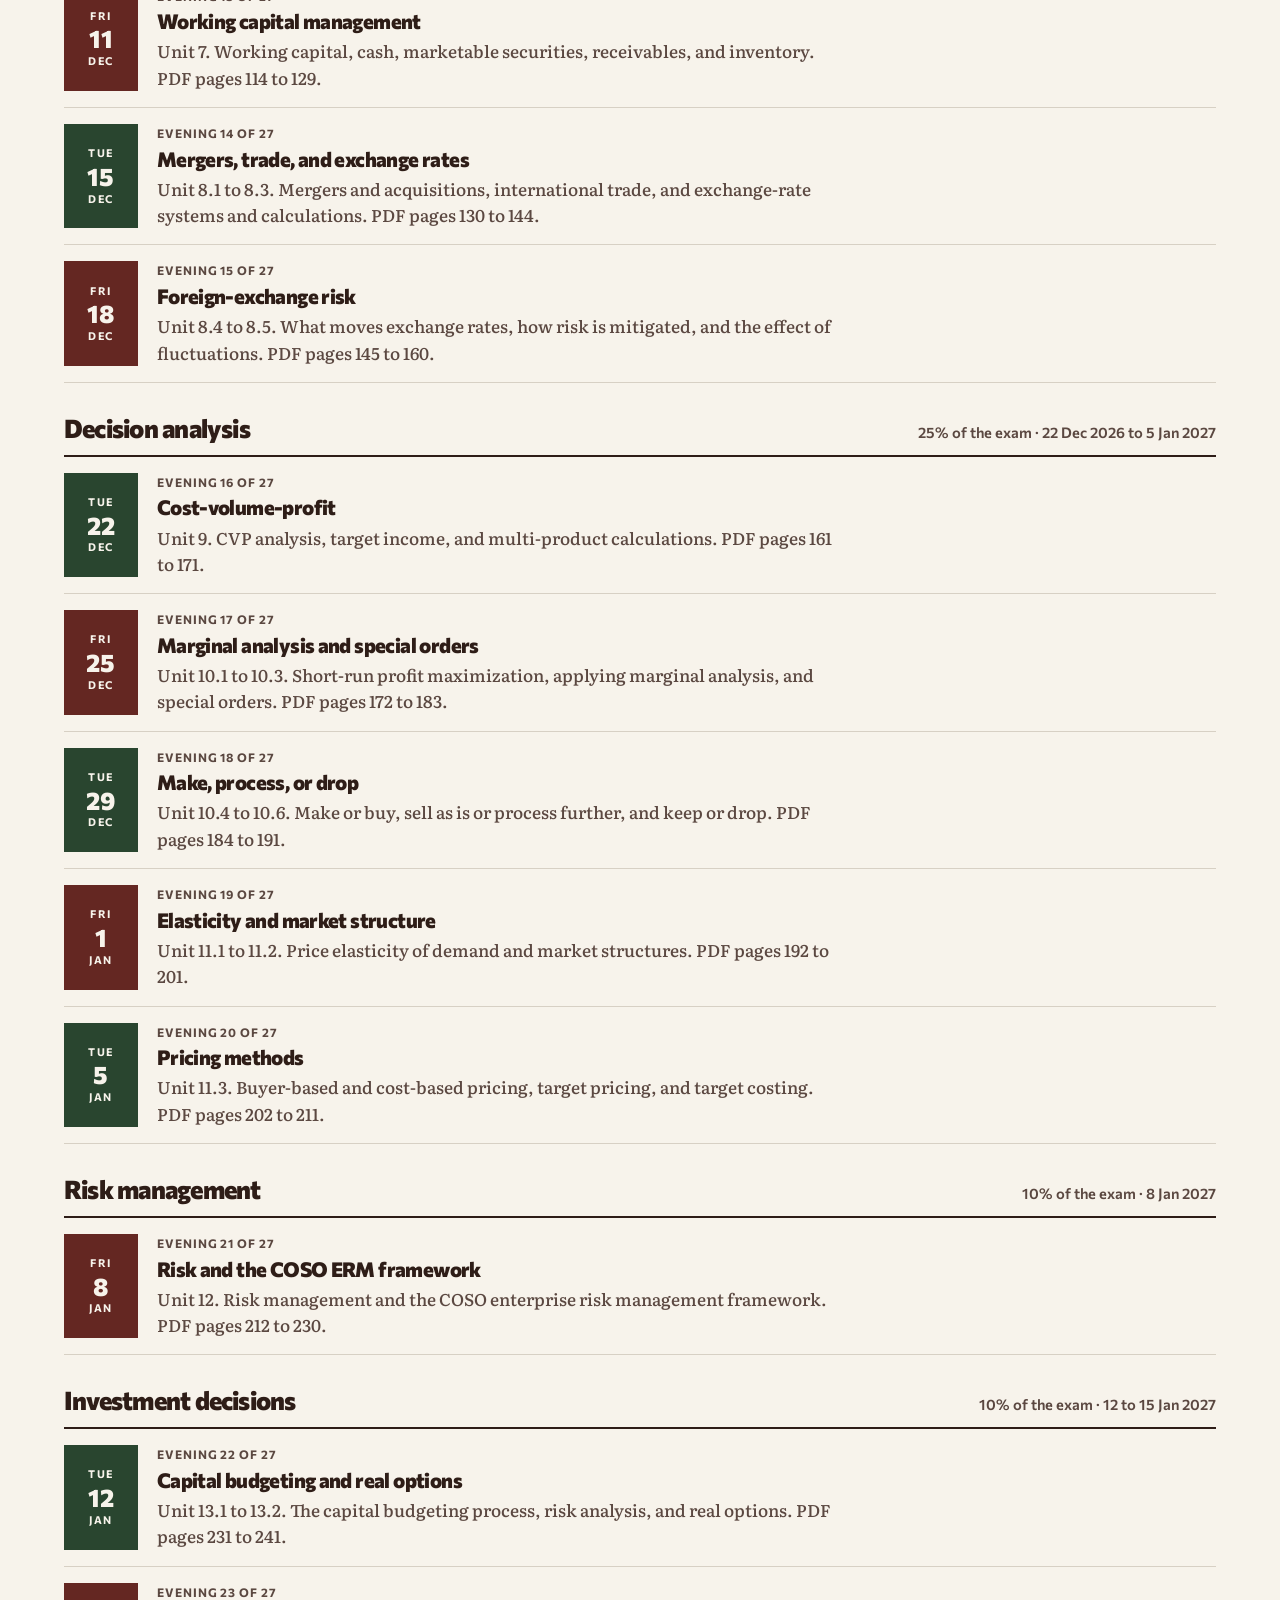
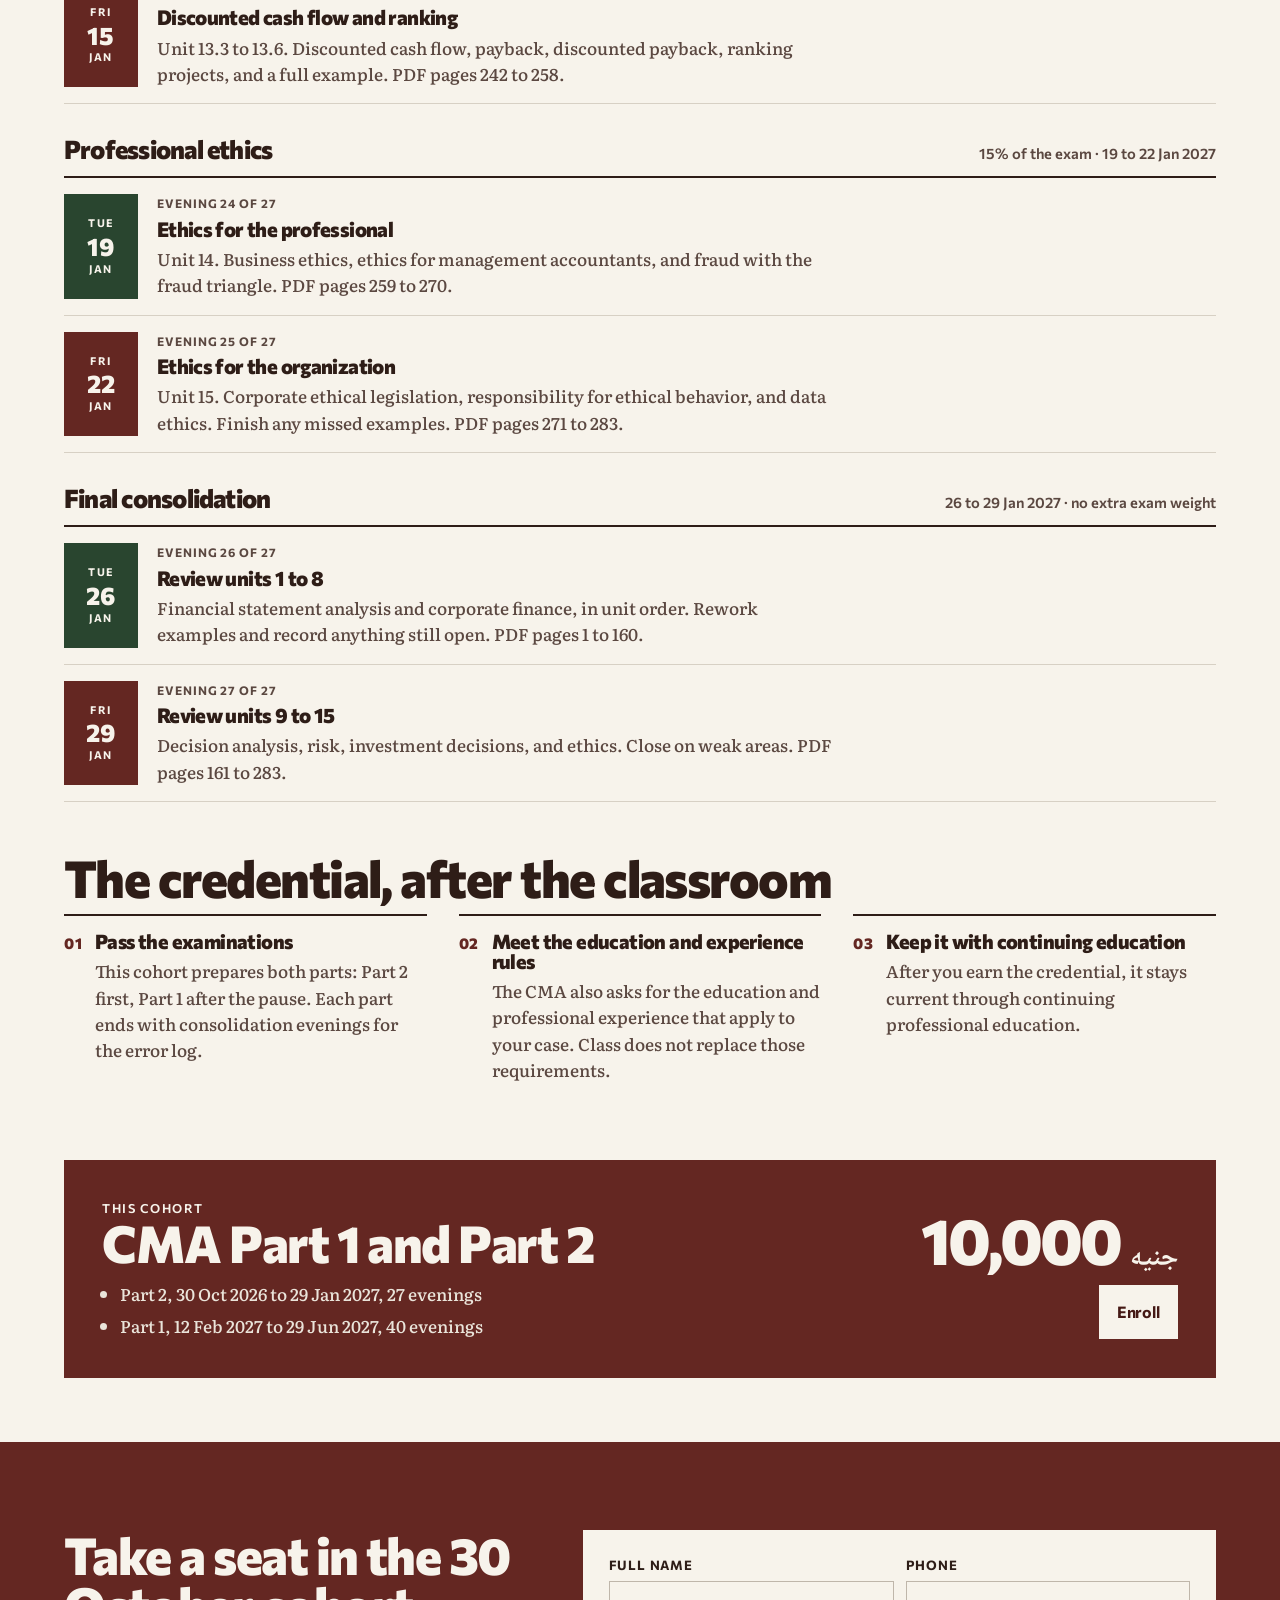
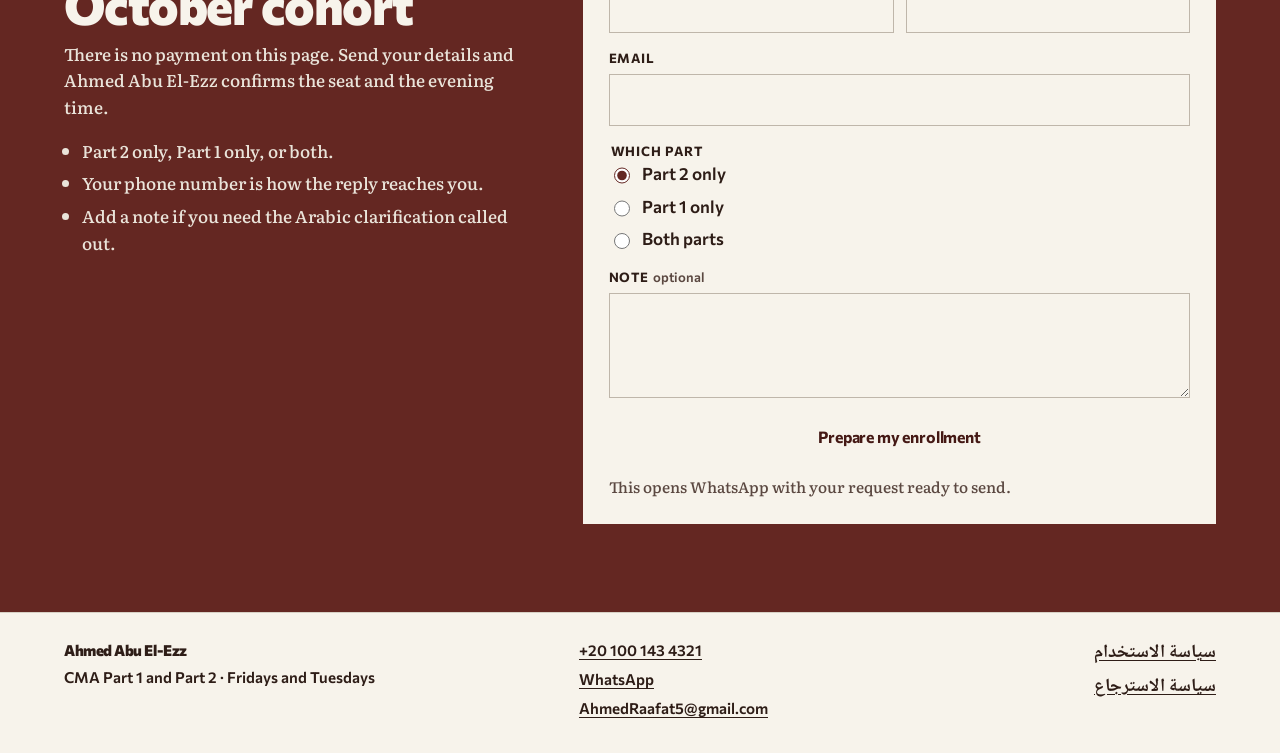
==== commit f1b07a61: "first commit" ====
--- a/index.html
+++ b/index.html
@@ -18,6 +18,7 @@
   <header class="nav">
     <a class="brand" href="#top">Abu El-Ezz</a>
     <nav aria-label="Page">
+      <a href="#courses">Courses</a>
       <a href="#syllabus">Syllabus</a>
       <a href="#timetable">Timetable</a>
       <a class="nav-enroll" href="#enroll">Enroll</a>
@@ -193,11 +194,30 @@
       </div>
     </section>
 
+    <section class="courses" id="courses" aria-labelledby="courses-title">
+      <div class="wrap">
+        <article class="course-card">
+          <div>
+            <p class="block-kicker">This cohort</p>
+            <h2 id="courses-title">CMA Part 1 and Part 2</h2>
+            <ul>
+              <li>Part 2, 30 Oct 2026 to 29 Jan 2027, 27 evenings</li>
+              <li>Part 1, 12 Feb 2027 to 29 Jun 2027, 40 evenings</li>
+            </ul>
+          </div>
+          <div class="course-offer">
+            <p class="course-price">10,000 <span>جنيه</span></p>
+            <a class="btn btn-paper" href="#enroll">Enroll</a>
+          </div>
+        </article>
+      </div>
+    </section>
+
     <section class="enroll" id="enroll" aria-labelledby="enroll-title">
       <div class="wrap enroll-grid">
         <div class="enroll-copy">
           <h2 id="enroll-title">Take a seat in the 30 October cohort</h2>
-          <p>This cohort is offered at half the usual course fee. There is no payment on this page. Send your details and Abu El-Ezz confirms the seat, the evening time, and the fee.</p>
+          <p>There is no payment on this page. Send your details and Ahmed Abu El-Ezz confirms the seat and the evening time.</p>
           <ul>
             <li>Part 2 only, Part 1 only, or both.</li>
             <li>Your phone number is how the reply reaches you.</li>
@@ -247,9 +267,20 @@
   </main>
 
   <footer class="footer">
-    <div class="wrap footer-row">
-      <p>Ahmed Abu El-Ezz · CMA Part 1 and Part 2 · Fridays and Tuesdays</p>
-      <a href="#top">Back to the top</a>
+    <div class="wrap footer-grid">
+      <div>
+        <p class="footer-name">Ahmed Abu El-Ezz</p>
+        <p>CMA Part 1 and Part 2 · Fridays and Tuesdays</p>
+      </div>
+      <div class="footer-contact">
+        <a href="tel:+201001434321">+20 100 143 4321</a>
+        <a href="https://wa.me/201001434321" rel="noopener">WhatsApp</a>
+        <a href="mailto:AhmedRaafat5@gmail.com">AhmedRaafat5@gmail.com</a>
+      </div>
+      <nav class="footer-policies" aria-label="Policies">
+        <a href="usage.html">سياسة الاستخدام</a>
+        <a href="refund.html">سياسة الاسترجاع</a>
+      </nav>
     </div>
   </footer>
 
--- a/styles.css
+++ b/styles.css
@@ -787,23 +787,148 @@
   min-height: 11rem;
 }
 
+.courses {
+  padding: 0 0 clamp(2.5rem, 5vw, 4rem);
+}
+
+.course-card {
+  display: grid;
+  grid-template-columns: minmax(0, 1.4fr) auto;
+  gap: clamp(1.2rem, 3vw, 2.5rem);
+  align-items: end;
+  background: var(--oxblood);
+  color: var(--on-ox);
+  padding: clamp(1.4rem, 3vw, 2.4rem);
+}
+
+.course-card h2 {
+  margin-bottom: 0.8rem;
+}
+
+.course-card ul {
+  margin: 0;
+  padding-left: 1.1rem;
+  display: grid;
+  gap: 0.35rem;
+}
+
+.course-card li {
+  color: oklch(0.92 0.015 80);
+}
+
+.course-offer {
+  display: grid;
+  justify-items: end;
+  gap: 0.9rem;
+}
+
+.course-price {
+  margin: 0;
+  font-family: var(--display);
+  font-weight: 800;
+  font-size: clamp(2.8rem, 5vw, 4.4rem);
+  letter-spacing: -0.045em;
+  line-height: 0.9;
+}
+
+.course-price span {
+  font-family: var(--arabic);
+  font-size: 0.42em;
+  font-weight: 700;
+  letter-spacing: 0;
+}
+
 .footer {
-  padding: 1.3rem 0 1.8rem;
+  padding: 1.6rem 0 2rem;
   border-top: 1px solid var(--line);
 }
 
-.footer-row {
-  display: flex;
-  justify-content: space-between;
-  gap: 1rem;
-  align-items: baseline;
-  font-family: var(--display);
-  font-size: 0.92rem;
-  font-weight: 600;
+.footer-grid {
+  display: grid;
+  grid-template-columns: 1.2fr 1.2fr auto;
+  gap: 1.25rem 2rem;
+  align-items: start;
+  font-family: var(--display);
+  font-size: 0.95rem;
+  font-weight: 600;
+}
+
+.footer-name {
+  font-weight: 800;
+  letter-spacing: -0.03em;
+  margin-bottom: 0.25rem;
+}
+
+.footer-contact,
+.footer-policies {
+  display: grid;
+  gap: 0.35rem;
 }
 
 .footer a {
   text-underline-offset: 0.18em;
+}
+
+.footer-policies a {
+  font-family: var(--arabic);
+  font-size: 1.15rem;
+  font-weight: 700;
+}
+
+.policy-page {
+  padding: clamp(2rem, 5vw, 3.5rem) 0 4rem;
+}
+
+.policy-page h1 {
+  font-size: clamp(2.2rem, 4vw, 3.4rem);
+  max-width: 16ch;
+  margin-bottom: 0.6rem;
+}
+
+.policy-page .dates {
+  font-family: var(--display);
+  font-weight: 600;
+  color: var(--ink-soft);
+  margin-bottom: 1.4rem;
+}
+
+.policy-page h2 {
+  font-size: clamp(1.45rem, 2vw, 1.8rem);
+  margin: 1.8rem 0 0.55rem;
+}
+
+.policy-page p,
+.policy-page li {
+  max-width: 68ch;
+  color: var(--ink-soft);
+}
+
+.policy-page ul {
+  margin: 0.4rem 0 0;
+  padding-left: 1.15rem;
+  display: grid;
+  gap: 0.45rem;
+}
+
+.policy-page .ar {
+  font-family: var(--arabic);
+  font-size: 1.2rem;
+  line-height: 1.9;
+  margin-top: 2.5rem;
+  padding-top: 1.5rem;
+  border-top: 1px solid var(--line);
+}
+
+.policy-page .ar ul {
+  padding-left: 0;
+  padding-right: 1.15rem;
+}
+
+.policy-page .ar h1,
+.policy-page .ar h2,
+.policy-page .ar p,
+.policy-page .ar li {
+  color: var(--ink);
 }
 
 .noscript {
@@ -842,6 +967,7 @@
 @media (max-width: 960px) {
   .hero-grid,
   .year-track,
+  .course-card,
   .maps,
   .method-grid,
   .enroll-grid,
@@ -857,6 +983,10 @@
     margin: 0 auto 1.25rem;
   }
 
+  .course-offer {
+    justify-items: start;
+  }
+
   .orbit {
     inset: -0.85rem;
   }
@@ -909,8 +1039,8 @@
     text-align: left;
   }
 
-  .footer-row {
-    flex-direction: column;
+  .footer-grid {
+    grid-template-columns: 1fr;
   }
 }
 
